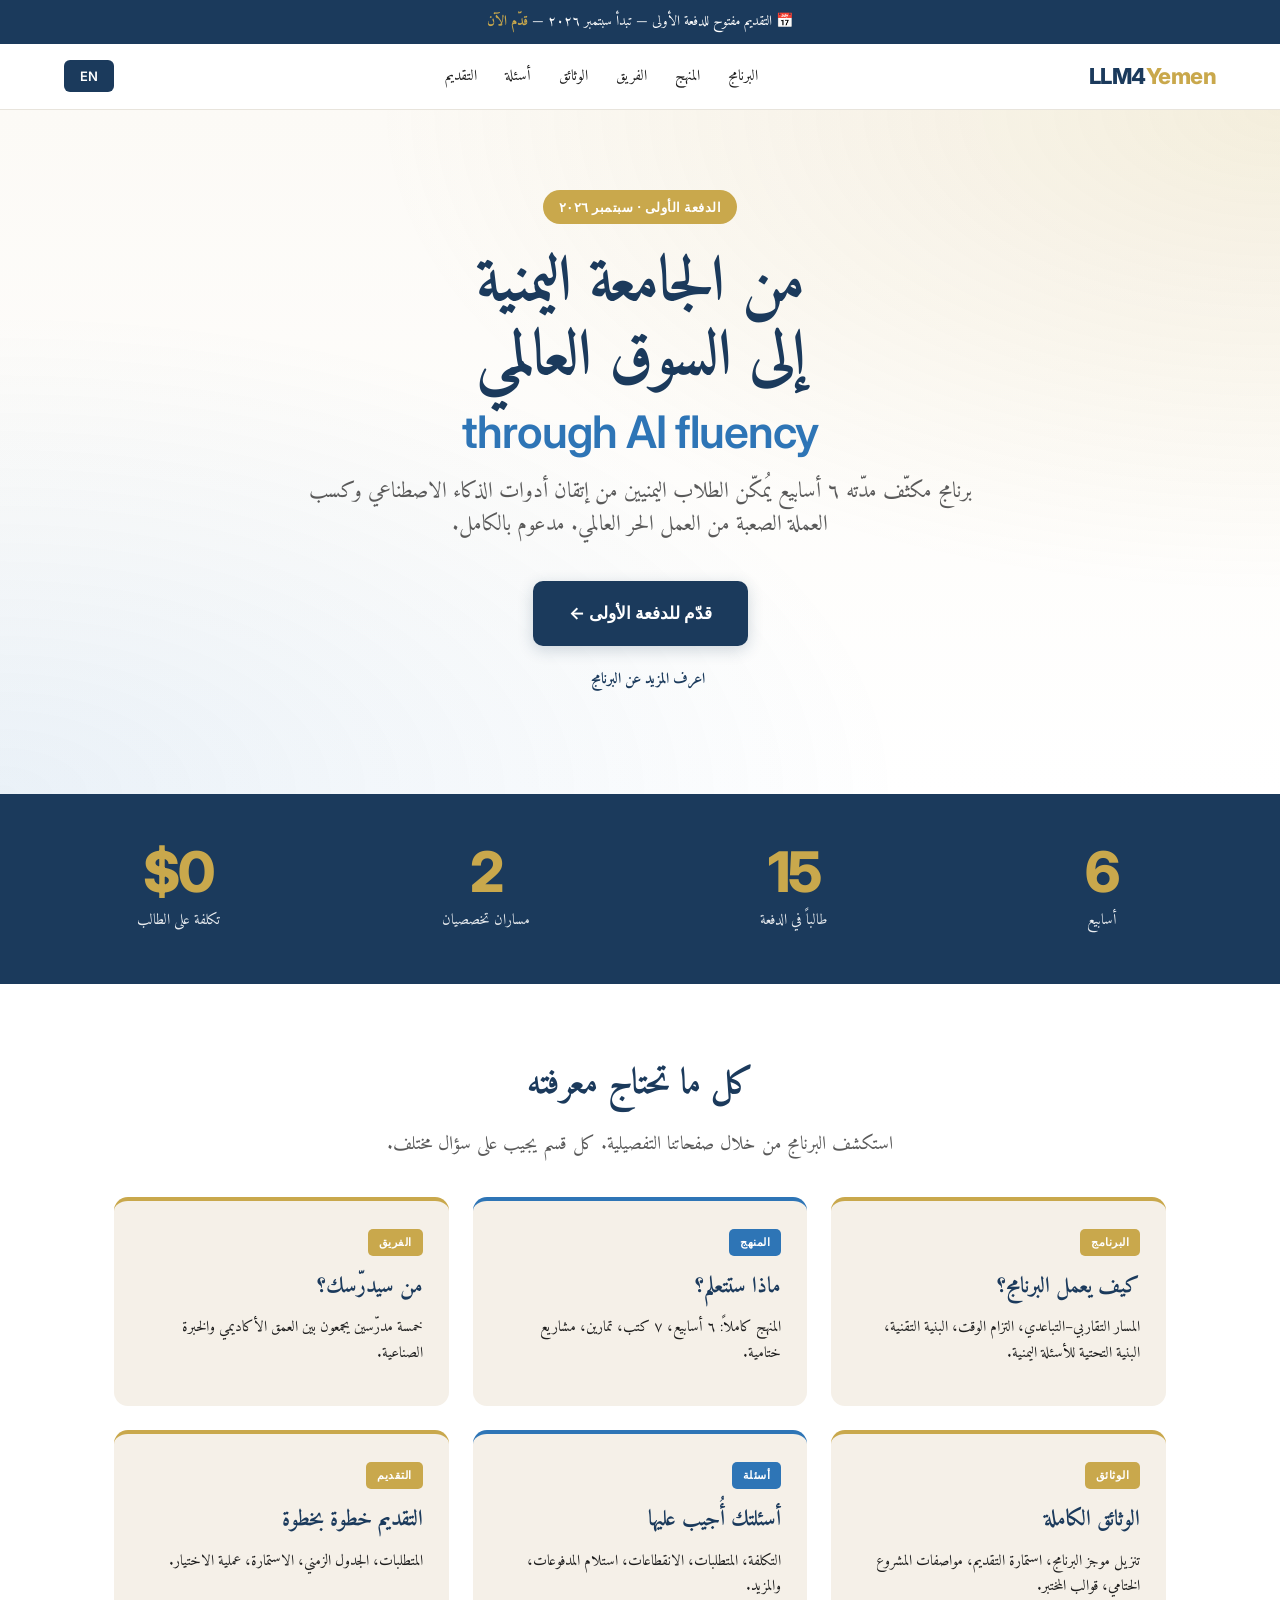
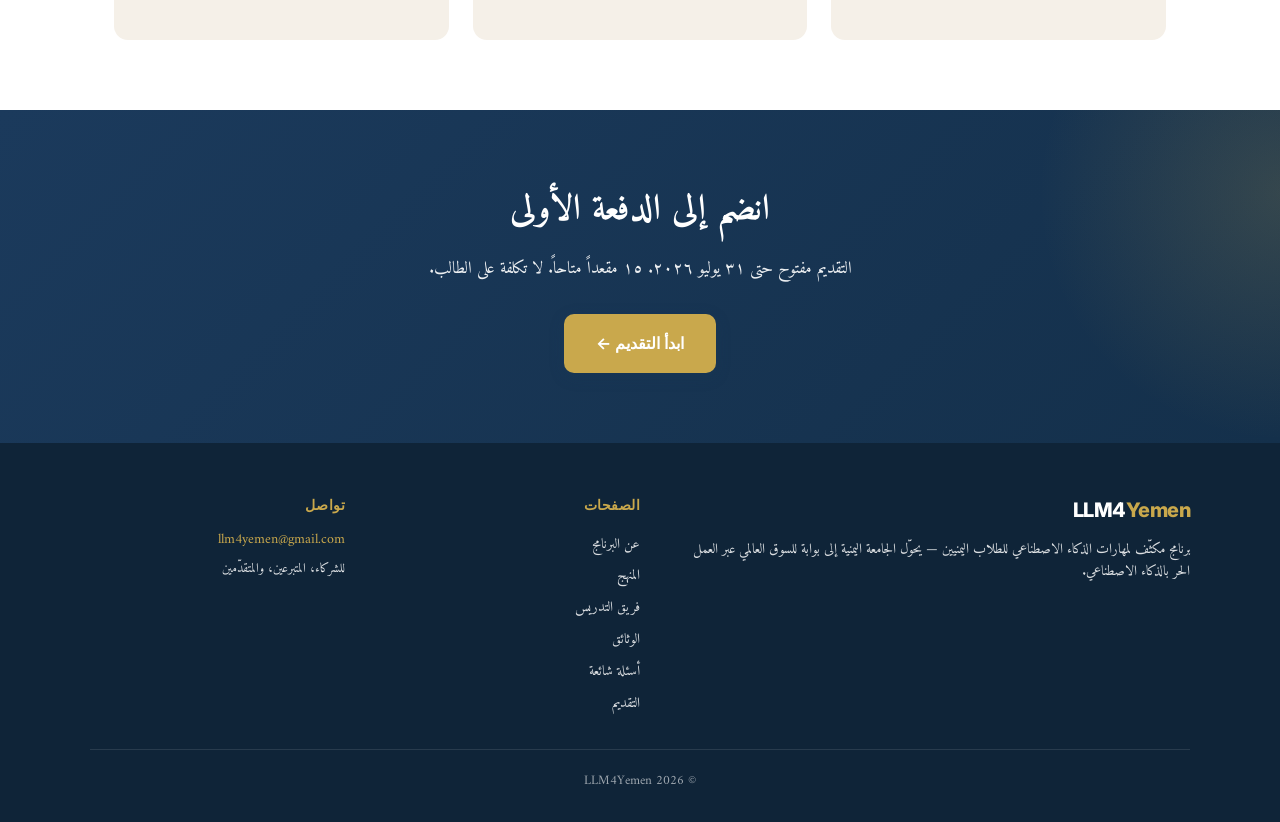
==== index.html @ c8103878 "Add Dr. Yousif Alyousifi to teaching team + assign instructors to all weeks/books" ====
<!DOCTYPE html>
<html lang="ar" dir="rtl">
<head>
<meta charset="UTF-8">
<meta name="viewport" content="width=device-width, initial-scale=1.0">
<title>Home · LLM4Yemen</title>
<meta name="description" content="LLM4Yemen — A 6-week intensive AI skills program for Yemeni undergraduates. Cohort 1 starts September 2026.">
<meta property="og:title" content="LLM4Yemen — From Yemen's universities to the global market">
<meta property="og:description" content="LLM4Yemen — A 6-week intensive AI skills program for Yemeni undergraduates. Cohort 1 starts September 2026.">
<meta property="og:type" content="website">
<link rel="preconnect" href="https://fonts.googleapis.com">
<link rel="preconnect" href="https://fonts.gstatic.com" crossorigin>
<link href="https://fonts.googleapis.com/css2?family=Amiri:wght@400;700&family=Inter:wght@400;500;600;700;800&display=swap" rel="stylesheet">
<link rel="stylesheet" href="style.css">
</head>
<body data-lang="ar" dir="rtl">

<div class="topbar">
  <span data-ar>📅 التقديم مفتوح للدفعة الأولى — تبدأ سبتمبر ٢٠٢٦ — <a href="apply.html">قدّم الآن</a></span>
  <span data-en>📅 Cohort 1 applications open — starts September 2026 — <a href="apply.html">Apply now</a></span>
</div>

<nav class="nav">
  <div class="nav-inner">
    <a href="index.html" class="logo">LLM4<span>Yemen</span></a>
    <div class="nav-links">
      <a href="program.html" data-ar>البرنامج</a><a href="program.html" data-en>Program</a>
      <a href="curriculum.html" data-ar>المنهج</a><a href="curriculum.html" data-en>Curriculum</a>
      <a href="team.html" data-ar>الفريق</a><a href="team.html" data-en>Team</a>
      <a href="documents.html" data-ar>الوثائق</a><a href="documents.html" data-en>Documents</a>
      <a href="faq.html" data-ar>أسئلة</a><a href="faq.html" data-en>FAQ</a>
      <a href="apply.html" data-ar>التقديم</a><a href="apply.html" data-en>Apply</a>
    </div>
    <button class="lang-toggle" onclick="toggleLang()">
      <span data-ar>EN</span><span data-en>عربي</span>
    </button>
  </div>
</nav>

<section class="hero" style="background: radial-gradient(ellipse at top right, rgba(201,168,76,0.15), transparent 50%), radial-gradient(ellipse at bottom left, rgba(46,117,182,0.10), transparent 50%), linear-gradient(180deg, #fcfaf6 0%, #ffffff 100%); padding: 80px 24px 100px; text-align: center;">
  <div style="max-width: 900px; margin: 0 auto;">
    <div style="display: inline-block; background: var(--gold); color: white; padding: 6px 16px; border-radius: 999px; font-family: 'Inter', sans-serif; font-size: 13px; font-weight: 700; letter-spacing: 0.5px; text-transform: uppercase; margin-bottom: 24px;">
      <span data-ar>الدفعة الأولى · سبتمبر ٢٠٢٦</span>
      <span data-en>Cohort 1 · September 2026</span>
    </div>
    <h1 style="font-size: clamp(36px, 6vw, 64px); font-weight: 700; color: var(--navy); line-height: 1.15; margin-bottom: 16px; letter-spacing: -1px;">
      <span data-ar>من الجامعة اليمنية<br>إلى السوق العالمي</span>
      <span data-en>From Yemen's universities<br>to the global market</span>
      <span class="latin" style="display: block; font-size: 0.7em; color: var(--blue); margin-top: 12px; font-weight: 600;">through AI fluency</span>
    </h1>
    <p style="font-size: clamp(18px, 2.5vw, 22px); color: var(--muted); max-width: 700px; margin: 0 auto 40px; line-height: 1.5;">
      <span data-ar>برنامج مكثّف مدّته ٦ أسابيع يُمكّن الطلاب اليمنيين من إتقان أدوات الذكاء الاصطناعي وكسب العملة الصعبة من العمل الحر العالمي. مدعوم بالكامل.</span>
      <span data-en>A 6-week intensive that equips Yemeni undergraduates with the AI skills to earn hard currency from global remote work. Fully funded.</span>
    </p>
    <a href="apply.html" class="btn large">
      <span data-ar>قدّم للدفعة الأولى ←</span>
      <span data-en>Apply for Cohort 1 →</span>
    </a>
    <div style="margin-top: 20px;">
      <a href="program.html" style="display: inline-block; margin-inline-end: 16px; color: var(--navy); text-decoration: none; font-size: 15px; font-weight: 600; border-bottom: 2px solid transparent;">
        <span data-ar>اعرف المزيد عن البرنامج</span>
        <span data-en>Learn about the program</span>
      </a>
    </div>
  </div>
</section>

<section class="stats">
  <div class="stats-grid">
    <div>
      <div class="stat-num">6</div>
      <div class="stat-label" data-ar>أسابيع</div>
      <div class="stat-label" data-en>weeks</div>
    </div>
    <div>
      <div class="stat-num">15</div>
      <div class="stat-label" data-ar>طالباً في الدفعة</div>
      <div class="stat-label" data-en>students per cohort</div>
    </div>
    <div>
      <div class="stat-num">2</div>
      <div class="stat-label" data-ar>مساران تخصصيان</div>
      <div class="stat-label" data-en>specialized tracks</div>
    </div>
    <div>
      <div class="stat-num">$0</div>
      <div class="stat-label" data-ar>تكلفة على الطالب</div>
      <div class="stat-label" data-en>cost to students</div>
    </div>
  </div>
</section>

<section class="content">
  <h2 class="section-title center">
    <span data-ar>كل ما تحتاج معرفته</span>
    <span data-en>Everything you need to know</span>
  </h2>
  <p class="section-intro center large">
    <span data-ar>استكشف البرنامج من خلال صفحاتنا التفصيلية. كل قسم يجيب على سؤال مختلف.</span>
    <span data-en>Explore the program through our detailed pages. Each one answers a different question.</span>
  </p>

  <div class="grid-3">
    <a href="program.html" class="card no-hover" style="text-decoration: none;">
      <div class="card-tag" data-ar>البرنامج</div>
      <div class="card-tag" data-en>Program</div>
      <h3 data-ar>كيف يعمل البرنامج؟</h3>
      <h3 data-en>How does it work?</h3>
      <p data-ar>المسار التقاربي–التباعدي، التزام الوقت، البنية التقنية، البنية التحتية للأسئلة اليمنية.</p>
      <p data-en>Convergent–divergent design, time commitment, technical setup, Yemen-specific infrastructure considerations.</p>
    </a>
    <a href="curriculum.html" class="card blue no-hover" style="text-decoration: none;">
      <div class="card-tag" data-ar>المنهج</div>
      <div class="card-tag" data-en>Curriculum</div>
      <h3 data-ar>ماذا ستتعلم؟</h3>
      <h3 data-en>What will you learn?</h3>
      <p data-ar>المنهج كاملاً: ٦ أسابيع، ٧ كتب، تمارين، مشاريع ختامية.</p>
      <p data-en>The full curriculum: 6 weeks, 7 textbooks, exercises, capstone projects.</p>
    </a>
    <a href="team.html" class="card no-hover" style="text-decoration: none;">
      <div class="card-tag" data-ar>الفريق</div>
      <div class="card-tag" data-en>Team</div>
      <h3 data-ar>من سيدرّسك؟</h3>
      <h3 data-en>Who teaches?</h3>
      <p data-ar>خمسة مدرّسين يجمعون بين العمق الأكاديمي والخبرة الصناعية.</p>
      <p data-en>Five instructors combining academic depth and industry experience.</p>
    </a>
    <a href="documents.html" class="card no-hover" style="text-decoration: none;">
      <div class="card-tag" data-ar>الوثائق</div>
      <div class="card-tag" data-en>Documents</div>
      <h3 data-ar>الوثائق الكاملة</h3>
      <h3 data-en>Full documents</h3>
      <p data-ar>تنزيل موجز البرنامج، استمارة التقديم، مواصفات المشروع الختامي، قوالب المختبر.</p>
      <p data-en>Download the program brief, application form, capstone spec, and lab worksheet templates.</p>
    </a>
    <a href="faq.html" class="card blue no-hover" style="text-decoration: none;">
      <div class="card-tag" data-ar>أسئلة</div>
      <div class="card-tag" data-en>FAQ</div>
      <h3 data-ar>أسئلتك أُجيب عليها</h3>
      <h3 data-en>Your questions answered</h3>
      <p data-ar>التكلفة، المتطلبات، الانقطاعات، استلام المدفوعات، والمزيد.</p>
      <p data-en>Cost, requirements, outages, receiving payments, and more.</p>
    </a>
    <a href="apply.html" class="card no-hover" style="text-decoration: none;">
      <div class="card-tag" data-ar>التقديم</div>
      <div class="card-tag" data-en>Apply</div>
      <h3 data-ar>التقديم خطوة بخطوة</h3>
      <h3 data-en>How to apply</h3>
      <p data-ar>المتطلبات، الجدول الزمني، الاستمارة، عملية الاختيار.</p>
      <p data-en>Requirements, timeline, application form, selection process.</p>
    </a>
  </div>
</section>

<section class="cta-banner">
  <h2>
    <span data-ar>انضم إلى الدفعة الأولى</span>
    <span data-en>Join Cohort 1</span>
  </h2>
  <p>
    <span data-ar>التقديم مفتوح حتى ٣١ يوليو ٢٠٢٦. ١٥ مقعداً متاحاً. لا تكلفة على الطالب.</span>
    <span data-en>Applications open until 31 July 2026. 15 seats available. No cost to students.</span>
  </p>
  <a href="apply.html" class="btn">
    <span data-ar>ابدأ التقديم ←</span>
    <span data-en>Start your application →</span>
  </a>
</section>

<footer>
  <div class="footer-inner">
    <div>
      <div class="logo">LLM4<span>Yemen</span></div>
      <p data-ar>برنامج مكثّف لمهارات الذكاء الاصطناعي للطلاب اليمنيين — يحوّل الجامعة اليمنية إلى بوابة للسوق العالمي عبر العمل الحر بالذكاء الاصطناعي.</p>
      <p data-en>An intensive AI skills program for Yemeni undergraduates — turning Yemen's universities into a gateway to the global market through AI-powered freelance work.</p>
    </div>
    <div>
      <h5 data-ar>الصفحات</h5>
      <h5 data-en>Pages</h5>
      <ul>
        <li><a href="program.html" data-ar>عن البرنامج</a><a href="program.html" data-en>About the Program</a></li>
        <li><a href="curriculum.html" data-ar>المنهج</a><a href="curriculum.html" data-en>Curriculum</a></li>
        <li><a href="team.html" data-ar>فريق التدريس</a><a href="team.html" data-en>Teaching Team</a></li>
        <li><a href="documents.html" data-ar>الوثائق</a><a href="documents.html" data-en>Documents</a></li>
        <li><a href="faq.html" data-ar>أسئلة شائعة</a><a href="faq.html" data-en>FAQ</a></li>
        <li><a href="apply.html" data-ar>التقديم</a><a href="apply.html" data-en>Apply</a></li>
      </ul>
    </div>
    <div>
      <h5 data-ar>تواصل</h5>
      <h5 data-en>Contact</h5>
      <p>
        <a href="mailto:llm4yemen@gmail.com">llm4yemen@gmail.com</a>
      </p>
      <p data-ar style="font-size: 13px; margin-top: 8px;">للشركاء، المتبرعين، والمتقدّمين</p>
      <p data-en style="font-size: 13px; margin-top: 8px;">For partners, donors, and applicants</p>
    </div>
  </div>
  <div class="footer-bottom">
    © 2026 LLM4Yemen
  </div>
</footer>

<script src="site.js"></script>
</body>
</html>
---- style.css ----
/* ============================================================
   LLM4Yemen — Shared Design System
   ============================================================ */

:root {
  --gold: #C9A84C;
  --gold-soft: #d6b969;
  --navy: #1B3A5C;
  --navy-2: #14304b;
  --navy-3: #0f2438;
  --blue: #2E75B6;
  --text: #1C1C1C;
  --muted: #5a5a5a;
  --light: #F5F0E8;
  --bg-soft: #fcfaf6;
  --bg: #ffffff;
  --line: #e8e4dc;
  --shadow-sm: 0 2px 8px rgba(0,0,0,0.04);
  --shadow-md: 0 6px 20px rgba(0,0,0,0.08);
  --shadow-lg: 0 12px 40px rgba(0,0,0,0.12);
}

* { box-sizing: border-box; margin: 0; padding: 0; }
html { scroll-behavior: smooth; }
body {
  font-family: 'Amiri', 'Inter', Georgia, serif;
  background: var(--bg);
  color: var(--text);
  line-height: 1.7;
  overflow-x: hidden;
}
.latin { font-family: 'Inter', sans-serif; direction: ltr; }

img { max-width: 100%; height: auto; display: block; }
a { color: var(--blue); }

/* ============================================================
   TOPBAR + NAV
   ============================================================ */
.topbar {
  background: var(--navy);
  color: white;
  padding: 10px 0;
  font-size: 14px;
  text-align: center;
}
.topbar a { color: var(--gold); text-decoration: none; font-weight: 600; }
.topbar a:hover { text-decoration: underline; }

.nav {
  position: sticky;
  top: 0;
  background: rgba(255,255,255,0.97);
  backdrop-filter: blur(10px);
  border-bottom: 1px solid var(--line);
  z-index: 100;
  padding: 14px 0;
}
.nav-inner {
  max-width: 1200px;
  margin: 0 auto;
  padding: 0 24px;
  display: flex;
  align-items: center;
  justify-content: space-between;
  gap: 20px;
}
.logo {
  font-family: 'Inter', sans-serif;
  font-weight: 800;
  font-size: 22px;
  color: var(--navy);
  text-decoration: none;
  letter-spacing: -0.5px;
  flex-shrink: 0;
}
.logo span { color: var(--gold); }
.nav-links { display: flex; gap: 28px; align-items: center; }
.nav-links a {
  color: var(--text);
  text-decoration: none;
  font-size: 15px;
  font-weight: 500;
  transition: color 0.15s;
}
.nav-links a:hover { color: var(--gold); }
.nav-links a.active { color: var(--gold); font-weight: 700; }
.lang-toggle {
  background: var(--navy);
  color: white;
  border: none;
  padding: 8px 16px;
  border-radius: 6px;
  font-family: 'Inter', sans-serif;
  font-size: 13px;
  font-weight: 600;
  cursor: pointer;
  transition: background 0.15s;
}
.lang-toggle:hover { background: var(--gold); }

@media (max-width: 880px) {
  .nav-links { display: none; }
  .nav-mobile-toggle { display: block; }
}

/* ============================================================
   PAGE HEADER (used on inner pages)
   ============================================================ */
.page-header {
  background:
    radial-gradient(ellipse at top right, rgba(201,168,76,0.12), transparent 50%),
    radial-gradient(ellipse at bottom left, rgba(46,117,182,0.08), transparent 50%),
    linear-gradient(180deg, #fcfaf6 0%, #ffffff 100%);
  padding: 60px 24px 50px;
  text-align: center;
  border-bottom: 1px solid var(--line);
}
.page-header-inner { max-width: 800px; margin: 0 auto; }
.page-eyebrow {
  display: inline-block;
  color: var(--gold);
  font-family: 'Inter', sans-serif;
  font-size: 13px;
  font-weight: 700;
  letter-spacing: 1px;
  text-transform: uppercase;
  margin-bottom: 12px;
}
.page-header h1 {
  font-size: clamp(32px, 5vw, 48px);
  font-weight: 700;
  color: var(--navy);
  line-height: 1.2;
  margin-bottom: 12px;
  letter-spacing: -0.5px;
}
.page-header h1 .latin {
  display: block;
  font-size: 0.55em;
  color: var(--blue);
  margin-top: 8px;
  font-weight: 600;
}
.page-header-tagline {
  font-size: 17px;
  color: var(--muted);
  max-width: 640px;
  margin: 0 auto;
}

/* ============================================================
   CONTENT
   ============================================================ */
section.content {
  max-width: 1100px;
  margin: 0 auto;
  padding: 70px 24px;
}
section.content.narrow { max-width: 850px; }
section.content.tight { padding: 50px 24px; }

.section-title {
  font-size: clamp(26px, 3.5vw, 36px);
  font-weight: 700;
  color: var(--navy);
  margin-bottom: 14px;
  letter-spacing: -0.5px;
}
.section-title.center { text-align: center; }
.section-title .latin {
  display: block;
  font-size: 0.55em;
  color: var(--blue);
  font-weight: 600;
  margin-top: 6px;
}
.section-intro {
  font-size: 17px;
  color: var(--muted);
  line-height: 1.7;
  margin-bottom: 36px;
}
.section-intro.center { text-align: center; max-width: 700px; margin-left: auto; margin-right: auto; }
.section-intro.large { font-size: 19px; }

h2.subhead {
  font-size: 22px;
  color: var(--navy);
  font-weight: 700;
  margin: 36px 0 14px;
}
h3.subhead {
  font-size: 18px;
  color: var(--blue);
  font-weight: 700;
  margin: 24px 0 10px;
}
p.body { margin-bottom: 16px; font-size: 16px; line-height: 1.75; }
p.body.large { font-size: 17px; }
ul.body { margin: 16px 0 16px 24px; }
ul.body li { padding: 4px 0; line-height: 1.7; }
body[dir="rtl"] ul.body { margin: 16px 24px 16px 0; }

/* ============================================================
   STATS BLOCK
   ============================================================ */
.stats {
  background: var(--navy);
  padding: 50px 24px;
  color: white;
}
.stats-grid {
  max-width: 1200px;
  margin: 0 auto;
  display: grid;
  grid-template-columns: repeat(4, 1fr);
  gap: 32px;
  text-align: center;
}
@media (max-width: 768px) {
  .stats-grid { grid-template-columns: repeat(2, 1fr); gap: 32px; }
}
.stat-num {
  font-family: 'Inter', sans-serif;
  font-size: 56px;
  font-weight: 800;
  color: var(--gold);
  line-height: 1;
  margin-bottom: 8px;
  letter-spacing: -1.5px;
}
.stat-label { font-size: 15px; opacity: 0.9; }

/* ============================================================
   CARD GRIDS
   ============================================================ */
.grid-2 { display: grid; grid-template-columns: repeat(2, 1fr); gap: 24px; }
.grid-3 { display: grid; grid-template-columns: repeat(3, 1fr); gap: 24px; }
@media (max-width: 768px) {
  .grid-2, .grid-3 { grid-template-columns: 1fr; }
}

.card {
  background: var(--light);
  border-radius: 14px;
  padding: 28px 26px;
  border-top: 4px solid var(--gold);
  transition: transform 0.2s, box-shadow 0.2s;
}
.card:hover { transform: translateY(-3px); box-shadow: var(--shadow-md); }
.card.blue { border-top-color: var(--blue); }
.card.no-hover:hover { transform: none; box-shadow: none; }
.card h3 { font-size: 22px; color: var(--navy); margin-bottom: 10px; font-weight: 700; }
.card p { font-size: 15px; color: var(--text); margin-bottom: 12px; line-height: 1.7; }
.card ul { list-style: none; padding: 0; margin: 12px 0 0; }
.card li { padding: 6px 0; padding-inline-start: 22px; position: relative; font-size: 14px; line-height: 1.6; }
.card li::before { content: "✓"; color: var(--gold); font-weight: 700; position: absolute; inset-inline-start: 0; }
.card.blue li::before { color: var(--blue); }
.card-tag {
  display: inline-block;
  background: var(--gold);
  color: white;
  padding: 4px 11px;
  border-radius: 5px;
  font-family: 'Inter', sans-serif;
  font-size: 11px;
  font-weight: 700;
  letter-spacing: 0.5px;
  margin-bottom: 12px;
  text-transform: uppercase;
}
.card.blue .card-tag { background: var(--blue); }

/* ============================================================
   PERSON CARD (TEAM)
   ============================================================ */
.person {
  background: var(--light);
  border-radius: 12px;
  padding: 26px;
  border-inline-start: 4px solid var(--gold);
  transition: transform 0.15s, box-shadow 0.2s;
}
.person:hover { transform: translateY(-2px); box-shadow: var(--shadow-md); }
.person h4 { font-size: 19px; color: var(--navy); margin-bottom: 4px; font-weight: 700; }
.person h4 + h4 { font-size: 17px; opacity: 0.85; margin-bottom: 0; }
.person .role {
  font-family: 'Inter', sans-serif;
  color: var(--gold);
  font-size: 12px;
  font-weight: 700;
  text-transform: uppercase;
  letter-spacing: 0.5px;
  margin: 10px 0 14px;
}
.person p { font-size: 14px; color: var(--text); line-height: 1.7; margin-bottom: 10px; }
.person p:last-child { margin-bottom: 0; }

/* ============================================================
   WEEK CARDS (CURRICULUM)
   ============================================================ */
.week-grid { display: grid; grid-template-columns: 1fr; gap: 14px; }
.week {
  background: white;
  border-radius: 12px;
  padding: 22px 26px;
  display: grid;
  grid-template-columns: 60px 1fr 130px;
  gap: 22px;
  align-items: center;
  border-inline-start: 5px solid var(--gold);
  border: 1px solid var(--line);
  border-inline-start-width: 5px;
  transition: transform 0.15s, box-shadow 0.2s;
}
.week:hover { transform: translateY(-2px); box-shadow: var(--shadow-md); }
.week.split { border-inline-start-color: var(--blue); }
@media (max-width: 768px) {
  .week { grid-template-columns: 1fr; gap: 10px; }
}
.week-num {
  font-family: 'Inter', sans-serif;
  font-size: 40px;
  font-weight: 800;
  color: var(--gold);
  line-height: 1;
  text-align: center;
}
.week.split .week-num { color: var(--blue); }
.week-content h4 { font-size: 17px; color: var(--navy); margin-bottom: 4px; font-weight: 700; }
.week-content p { font-size: 14px; color: var(--muted); margin: 0; }
.week-tag {
  background: var(--navy);
  color: white;
  padding: 5px 10px;
  border-radius: 5px;
  font-family: 'Inter', sans-serif;
  font-size: 11px;
  font-weight: 700;
  text-align: center;
  text-transform: uppercase;
  letter-spacing: 0.5px;
}
.week.split .week-tag { background: var(--blue); }
.week-tag.shared { background: var(--gold); }

/* ============================================================
   DOCUMENT CARDS (DOWNLOAD CENTER)
   ============================================================ */
.doc-card {
  background: white;
  border: 1px solid var(--line);
  border-radius: 12px;
  padding: 26px;
  margin-bottom: 18px;
  display: grid;
  grid-template-columns: 60px 1fr auto;
  gap: 22px;
  align-items: center;
  transition: border-color 0.15s, box-shadow 0.2s;
}
.doc-card:hover { border-color: var(--gold); box-shadow: var(--shadow-sm); }
.doc-icon {
  width: 60px;
  height: 60px;
  background: var(--light);
  border-radius: 10px;
  display: flex;
  align-items: center;
  justify-content: center;
  font-size: 28px;
}
.doc-info h4 { font-size: 18px; color: var(--navy); margin-bottom: 5px; font-weight: 700; }
.doc-info p { font-size: 14px; color: var(--muted); margin: 0; }
.doc-info .doc-meta {
  font-family: 'Inter', sans-serif;
  font-size: 12px;
  color: var(--gold);
  font-weight: 600;
  text-transform: uppercase;
  letter-spacing: 0.5px;
  margin-top: 6px;
}
.doc-actions { display: flex; gap: 8px; flex-wrap: wrap; }
.doc-btn {
  background: var(--navy);
  color: white;
  padding: 9px 16px;
  border-radius: 6px;
  text-decoration: none;
  font-family: 'Inter', sans-serif;
  font-size: 13px;
  font-weight: 600;
  white-space: nowrap;
  transition: background 0.15s, transform 0.1s;
}
.doc-btn:hover { background: var(--gold); transform: translateY(-1px); }
.doc-btn.secondary { background: white; color: var(--navy); border: 1px solid var(--line); }
.doc-btn.secondary:hover { background: var(--light); border-color: var(--gold); color: var(--navy); }
@media (max-width: 768px) {
  .doc-card { grid-template-columns: 1fr; text-align: center; }
  .doc-icon { margin: 0 auto; }
  .doc-actions { justify-content: center; }
}

/* ============================================================
   BUTTONS / CTAs
   ============================================================ */
.btn {
  display: inline-flex;
  align-items: center;
  gap: 10px;
  background: var(--navy);
  color: white;
  padding: 16px 32px;
  border-radius: 10px;
  font-family: 'Inter', sans-serif;
  font-size: 16px;
  font-weight: 700;
  text-decoration: none;
  transition: transform 0.15s, box-shadow 0.2s, background 0.15s;
  box-shadow: 0 4px 16px rgba(27,58,92,0.2);
  border: none;
  cursor: pointer;
}
.btn:hover {
  background: var(--gold);
  transform: translateY(-2px);
  box-shadow: 0 8px 24px rgba(201,168,76,0.3);
}
.btn.gold { background: var(--gold); }
.btn.gold:hover { background: white; color: var(--navy); }
.btn.large { font-size: 17px; padding: 18px 36px; }
.btn.outline {
  background: transparent;
  color: var(--navy);
  border: 2px solid var(--navy);
  box-shadow: none;
}
.btn.outline:hover { background: var(--navy); color: white; }

/* ============================================================
   CTA BANNER
   ============================================================ */
.cta-banner {
  background: linear-gradient(135deg, var(--navy) 0%, var(--navy-2) 100%);
  color: white;
  padding: 70px 24px;
  text-align: center;
  position: relative;
  overflow: hidden;
}
.cta-banner::before {
  content: "";
  position: absolute;
  top: -50%; right: -20%;
  width: 500px; height: 500px;
  background: radial-gradient(circle, rgba(201,168,76,0.18), transparent 70%);
  pointer-events: none;
}
.cta-banner h2 {
  font-size: clamp(26px, 3.5vw, 36px);
  margin-bottom: 14px;
  color: white;
  font-weight: 700;
  position: relative;
}
.cta-banner p {
  font-size: 17px;
  opacity: 0.92;
  margin-bottom: 30px;
  max-width: 600px;
  margin-inline-start: auto;
  margin-inline-end: auto;
  position: relative;
}
.cta-banner .btn { background: var(--gold); position: relative; }
.cta-banner .btn:hover { background: white; color: var(--navy); }

/* ============================================================
   FAQ DETAILS
   ============================================================ */
details {
  background: var(--light);
  border-radius: 10px;
  margin-bottom: 12px;
  transition: background 0.2s;
}
details[open] { background: var(--bg-soft); box-shadow: var(--shadow-sm); }
summary {
  padding: 18px 22px;
  cursor: pointer;
  font-size: 16px;
  font-weight: 600;
  color: var(--navy);
  list-style: none;
  display: flex;
  justify-content: space-between;
  align-items: center;
  gap: 16px;
}
summary::-webkit-details-marker { display: none; }
summary::after {
  content: "+";
  font-size: 22px;
  color: var(--gold);
  font-weight: 300;
  transition: transform 0.2s;
  flex-shrink: 0;
}
details[open] summary::after { content: "−"; }
details p { padding: 0 22px 22px; font-size: 15px; line-height: 1.75; }

/* ============================================================
   FOOTER
   ============================================================ */
footer {
  background: var(--navy-3);
  color: rgba(255,255,255,0.85);
  padding: 50px 24px 30px;
  font-size: 14px;
}
.footer-inner {
  max-width: 1100px;
  margin: 0 auto;
  display: grid;
  grid-template-columns: 2fr 1fr 1fr;
  gap: 40px;
}
@media (max-width: 768px) {
  .footer-inner { grid-template-columns: 1fr; gap: 30px; text-align: center; }
}
footer .logo { color: white; font-size: 20px; }
footer .logo span { color: var(--gold); }
footer h5 {
  color: var(--gold);
  font-size: 14px;
  font-weight: 700;
  text-transform: uppercase;
  letter-spacing: 0.5px;
  margin-bottom: 12px;
  font-family: 'Inter', sans-serif;
}
footer p { margin-top: 12px; line-height: 1.6; }
footer a { color: var(--gold); text-decoration: none; }
footer a:hover { text-decoration: underline; }
footer ul { list-style: none; padding: 0; }
footer ul li { padding: 4px 0; }
footer ul li a { color: rgba(255,255,255,0.85); }
.footer-bottom {
  max-width: 1100px;
  margin: 30px auto 0;
  padding-top: 20px;
  border-top: 1px solid rgba(255,255,255,0.15);
  text-align: center;
  font-size: 13px;
  opacity: 0.7;
}

/* ============================================================
   LANGUAGE SWITCHING
   ============================================================ */
body[data-lang="en"] [data-ar] { display: none; }
body[data-lang="ar"] [data-en] { display: none; }
body[data-lang="en"] { direction: ltr; font-family: 'Inter', sans-serif; }
body[data-lang="en"] .latin { direction: ltr; }
body { transition: opacity 0.15s; }
body.switching { opacity: 0.5; }

/* ============================================================
   UTILITY
   ============================================================ */
.divider {
  width: 60px;
  height: 3px;
  background: var(--gold);
  margin: 0 auto 24px;
  border-radius: 2px;
}
.center { text-align: center; }
.spacer-sm { height: 20px; }
.spacer { height: 40px; }
.spacer-lg { height: 80px; }
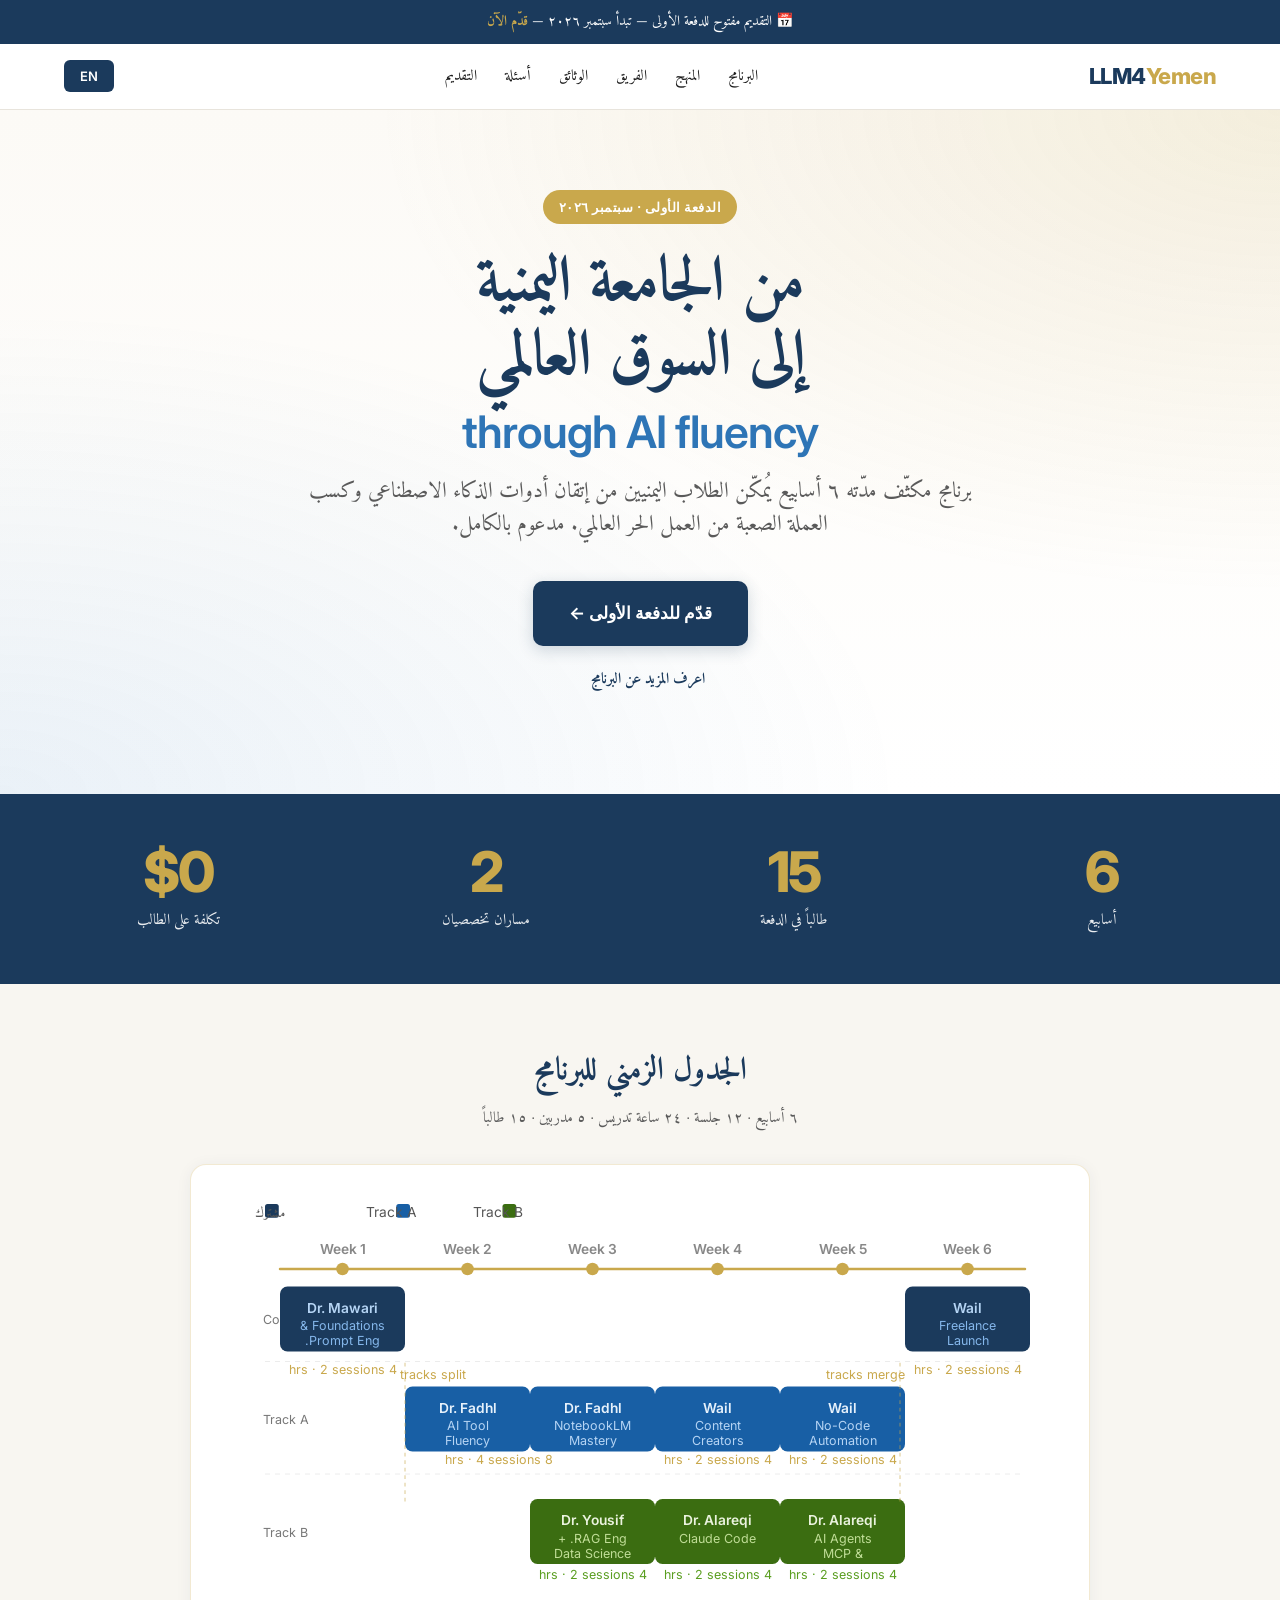
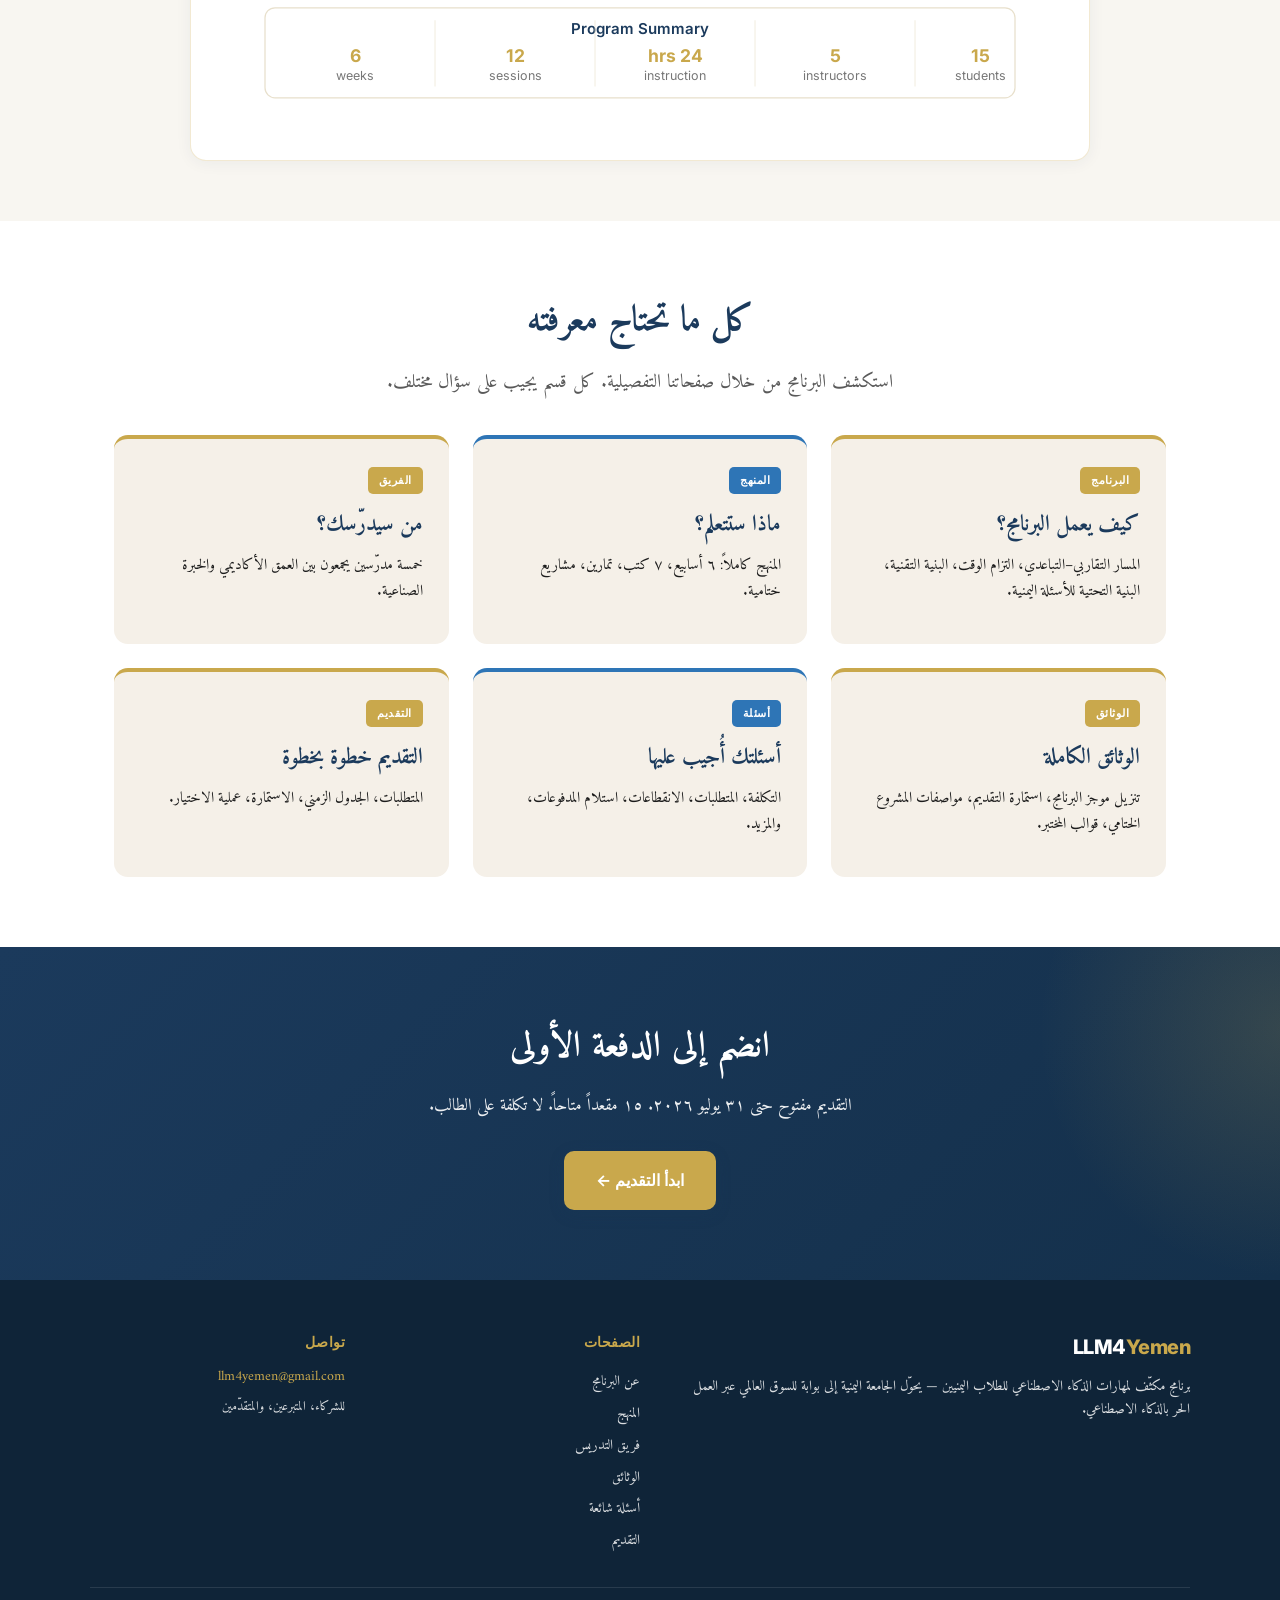
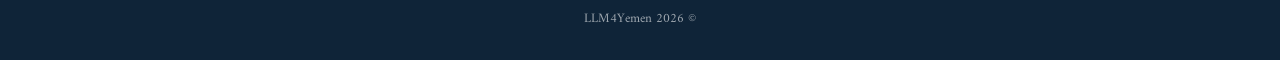
==== commit 515726cc: "Add program timeline" ====
--- a/index.html
+++ b/index.html
@@ -90,6 +90,153 @@
   </div>
 </section>
 
+<!-- Program Timeline Section -->
+<section style="padding: 60px 24px; background: #f8f6f1; text-align: center;">
+  <div style="max-width: 900px; margin: 0 auto;">
+
+    <h2 style="font-size: clamp(22px, 3.5vw, 32px); font-weight: 700; color: var(--navy); margin-bottom: 8px;">
+      <span data-ar>الجدول الزمني للبرنامج</span>
+      <span data-en>Program Timeline</span>
+    </h2>
+    <p style="color: var(--muted); font-size: 15px; margin-bottom: 32px;">
+      <span data-ar>٦ أسابيع · ١٢ جلسة · ٢٤ ساعة تدريس · ٥ مدربين · ١٥ طالباً</span>
+      <span data-en>6 weeks · 12 sessions · 24 teaching hours · 5 instructors · 15 students</span>
+    </p>
+
+    <div style="background: #ffffff; border-radius: 16px; border: 1px solid rgba(201,168,76,0.25); padding: 24px; box-shadow: 0 2px 16px rgba(27,58,92,0.06);">
+      <svg width="100%" viewBox="0 0 680 430" xmlns="http://www.w3.org/2000/svg" font-family="'Inter', 'Amiri', sans-serif" role="img" aria-label="LLM4Yemen 6-week program timeline">
+        <title>LLM4Yemen Program Timeline</title>
+
+        <!-- Legend -->
+        <rect x="40" y="12" width="11" height="11" rx="2" fill="#1B3A5C"/>
+        <text x="56" y="22" font-size="11" fill="#555">
+          <tspan data-ar>مشترك</tspan>
+          <tspan data-en>Combined</tspan>
+        </text>
+        <rect x="145" y="12" width="11" height="11" rx="2" fill="#185FA5"/>
+        <text x="161" y="22" font-size="11" fill="#555">Track A</text>
+        <rect x="230" y="12" width="11" height="11" rx="2" fill="#3B6D11"/>
+        <text x="246" y="22" font-size="11" fill="#555">Track B</text>
+
+        <!-- Week headers -->
+        <text x="102" y="52" text-anchor="middle" font-size="11" font-weight="600" fill="#888">Week 1</text>
+        <text x="202" y="52" text-anchor="middle" font-size="11" font-weight="600" fill="#888">Week 2</text>
+        <text x="302" y="52" text-anchor="middle" font-size="11" font-weight="600" fill="#888">Week 3</text>
+        <text x="402" y="52" text-anchor="middle" font-size="11" font-weight="600" fill="#888">Week 4</text>
+        <text x="502" y="52" text-anchor="middle" font-size="11" font-weight="600" fill="#888">Week 5</text>
+        <text x="602" y="52" text-anchor="middle" font-size="11" font-weight="600" fill="#888">Week 6</text>
+
+        <!-- Spine -->
+        <line x1="52" y1="64" x2="648" y2="64" stroke="#C9A84C" stroke-width="2" stroke-linecap="round"/>
+        <circle cx="102" cy="64" r="5" fill="#C9A84C"/>
+        <circle cx="202" cy="64" r="5" fill="#C9A84C"/>
+        <circle cx="302" cy="64" r="5" fill="#C9A84C"/>
+        <circle cx="402" cy="64" r="5" fill="#C9A84C"/>
+        <circle cx="502" cy="64" r="5" fill="#C9A84C"/>
+        <circle cx="602" cy="64" r="5" fill="#C9A84C"/>
+
+        <!-- Row labels -->
+        <text x="38" y="108" text-anchor="end" font-size="10" fill="#777">Combined</text>
+        <text x="38" y="188" text-anchor="end" font-size="10" fill="#777">Track A</text>
+        <text x="38" y="278" text-anchor="end" font-size="10" fill="#777">Track B</text>
+
+        <!-- Dividers -->
+        <line x1="40" y1="138" x2="648" y2="138" stroke="#e0e0e0" stroke-width="0.5" stroke-dasharray="4 4"/>
+        <line x1="40" y1="228" x2="648" y2="228" stroke="#e0e0e0" stroke-width="0.5" stroke-dasharray="4 4"/>
+
+        <!-- WEEK 1: Combined — Dr. Mawari -->
+        <rect x="52" y="78" width="100" height="52" rx="6" fill="#1B3A5C"/>
+        <text x="102" y="99" text-anchor="middle" font-size="11" fill="#B5D4F4" font-weight="600">Dr. Mawari</text>
+        <text x="102" y="113" text-anchor="middle" font-size="10" fill="#85B7EB">Foundations &amp;</text>
+        <text x="102" y="125" text-anchor="middle" font-size="10" fill="#85B7EB">Prompt Eng.</text>
+
+        <!-- WEEK 2: Track A — Dr. Fadhl -->
+        <rect x="152" y="158" width="100" height="52" rx="6" fill="#185FA5"/>
+        <text x="202" y="179" text-anchor="middle" font-size="11" fill="#E6F1FB" font-weight="600">Dr. Fadhl</text>
+        <text x="202" y="193" text-anchor="middle" font-size="10" fill="#B5D4F4">AI Tool</text>
+        <text x="202" y="205" text-anchor="middle" font-size="10" fill="#B5D4F4">Fluency</text>
+
+        <!-- WEEK 3: Track A — Dr. Fadhl -->
+        <rect x="252" y="158" width="100" height="52" rx="6" fill="#185FA5"/>
+        <text x="302" y="179" text-anchor="middle" font-size="11" fill="#E6F1FB" font-weight="600">Dr. Fadhl</text>
+        <text x="302" y="193" text-anchor="middle" font-size="10" fill="#B5D4F4">NotebookLM</text>
+        <text x="302" y="205" text-anchor="middle" font-size="10" fill="#B5D4F4">Mastery</text>
+
+        <!-- WEEK 3: Track B — Dr. Yousif -->
+        <rect x="252" y="248" width="100" height="52" rx="6" fill="#3B6D11"/>
+        <text x="302" y="269" text-anchor="middle" font-size="11" fill="#EAF3DE" font-weight="600">Dr. Yousif</text>
+        <text x="302" y="283" text-anchor="middle" font-size="10" fill="#C0DD97">RAG Eng. +</text>
+        <text x="302" y="295" text-anchor="middle" font-size="10" fill="#C0DD97">Data Science</text>
+
+        <!-- WEEK 4: Track A — Wail -->
+        <rect x="352" y="158" width="100" height="52" rx="6" fill="#185FA5"/>
+        <text x="402" y="179" text-anchor="middle" font-size="11" fill="#E6F1FB" font-weight="600">Wail</text>
+        <text x="402" y="193" text-anchor="middle" font-size="10" fill="#B5D4F4">Content</text>
+        <text x="402" y="205" text-anchor="middle" font-size="10" fill="#B5D4F4">Creators</text>
+
+        <!-- WEEK 4: Track B — Dr. Alareqi -->
+        <rect x="352" y="248" width="100" height="52" rx="6" fill="#3B6D11"/>
+        <text x="402" y="269" text-anchor="middle" font-size="11" fill="#EAF3DE" font-weight="600">Dr. Alareqi</text>
+        <text x="402" y="283" text-anchor="middle" font-size="10" fill="#C0DD97">Claude Code</text>
+
+        <!-- WEEK 5: Track A — Wail -->
+        <rect x="452" y="158" width="100" height="52" rx="6" fill="#185FA5"/>
+        <text x="502" y="179" text-anchor="middle" font-size="11" fill="#E6F1FB" font-weight="600">Wail</text>
+        <text x="502" y="193" text-anchor="middle" font-size="10" fill="#B5D4F4">No-Code</text>
+        <text x="502" y="205" text-anchor="middle" font-size="10" fill="#B5D4F4">Automation</text>
+
+        <!-- WEEK 5: Track B — Dr. Alareqi -->
+        <rect x="452" y="248" width="100" height="52" rx="6" fill="#3B6D11"/>
+        <text x="502" y="269" text-anchor="middle" font-size="11" fill="#EAF3DE" font-weight="600">Dr. Alareqi</text>
+        <text x="502" y="283" text-anchor="middle" font-size="10" fill="#C0DD97">AI Agents</text>
+        <text x="502" y="295" text-anchor="middle" font-size="10" fill="#C0DD97">&amp; MCP</text>
+
+        <!-- WEEK 6: Combined — Wail -->
+        <rect x="552" y="78" width="100" height="52" rx="6" fill="#1B3A5C"/>
+        <text x="602" y="99" text-anchor="middle" font-size="11" fill="#B5D4F4" font-weight="600">Wail</text>
+        <text x="602" y="113" text-anchor="middle" font-size="10" fill="#85B7EB">Freelance</text>
+        <text x="602" y="125" text-anchor="middle" font-size="10" fill="#85B7EB">Launch</text>
+
+        <!-- Hours labels -->
+        <text x="102" y="148" text-anchor="middle" font-size="10" fill="#C9A84C">4 hrs · 2 sessions</text>
+        <text x="227" y="220" text-anchor="middle" font-size="10" fill="#C9A84C">8 hrs · 4 sessions</text>
+        <text x="302" y="312" text-anchor="middle" font-size="10" fill="#5a9e20">4 hrs · 2 sessions</text>
+        <text x="402" y="220" text-anchor="middle" font-size="10" fill="#C9A84C">4 hrs · 2 sessions</text>
+        <text x="402" y="312" text-anchor="middle" font-size="10" fill="#5a9e20">4 hrs · 2 sessions</text>
+        <text x="502" y="220" text-anchor="middle" font-size="10" fill="#C9A84C">4 hrs · 2 sessions</text>
+        <text x="502" y="312" text-anchor="middle" font-size="10" fill="#5a9e20">4 hrs · 2 sessions</text>
+        <text x="602" y="148" text-anchor="middle" font-size="10" fill="#C9A84C">4 hrs · 2 sessions</text>
+
+        <!-- Split / merge annotations -->
+        <line x1="152" y1="139" x2="152" y2="250" stroke="#C9A84C" stroke-width="0.5" stroke-dasharray="3 3"/>
+        <text x="148" y="152" text-anchor="end" font-size="10" fill="#C9A84C">tracks split</text>
+        <line x1="548" y1="139" x2="548" y2="250" stroke="#C9A84C" stroke-width="0.5" stroke-dasharray="3 3"/>
+        <text x="552" y="152" font-size="10" fill="#C9A84C">tracks merge</text>
+
+        <!-- Summary bar -->
+        <rect x="40" y="335" width="600" height="72" rx="8" fill="none" stroke="#e8e0cc" stroke-width="1"/>
+        <text x="340" y="356" text-anchor="middle" font-size="12" font-weight="600" fill="#1B3A5C">Program Summary</text>
+        <text x="112" y="378" text-anchor="middle" font-size="14" font-weight="700" fill="#C9A84C">6</text>
+        <text x="112" y="393" text-anchor="middle" font-size="10" fill="#777">weeks</text>
+        <text x="240" y="378" text-anchor="middle" font-size="14" font-weight="700" fill="#C9A84C">12</text>
+        <text x="240" y="393" text-anchor="middle" font-size="10" fill="#777">sessions</text>
+        <text x="368" y="378" text-anchor="middle" font-size="14" font-weight="700" fill="#C9A84C">24 hrs</text>
+        <text x="368" y="393" text-anchor="middle" font-size="10" fill="#777">instruction</text>
+        <text x="496" y="378" text-anchor="middle" font-size="14" font-weight="700" fill="#C9A84C">5</text>
+        <text x="496" y="393" text-anchor="middle" font-size="10" fill="#777">instructors</text>
+        <text x="612" y="378" text-anchor="middle" font-size="14" font-weight="700" fill="#C9A84C">15</text>
+        <text x="612" y="393" text-anchor="middle" font-size="10" fill="#777">students</text>
+        <line x1="176" y1="345" x2="176" y2="398" stroke="#e8e0cc" stroke-width="0.5"/>
+        <line x1="304" y1="345" x2="304" y2="398" stroke="#e8e0cc" stroke-width="0.5"/>
+        <line x1="432" y1="345" x2="432" y2="398" stroke="#e8e0cc" stroke-width="0.5"/>
+        <line x1="560" y1="345" x2="560" y2="398" stroke="#e8e0cc" stroke-width="0.5"/>
+      </svg>
+    </div>
+
+  </div>
+</section>
+<!-- End Program Timeline Section -->
+
 <section class="content">
   <h2 class="section-title center">
     <span data-ar>كل ما تحتاج معرفته</span>
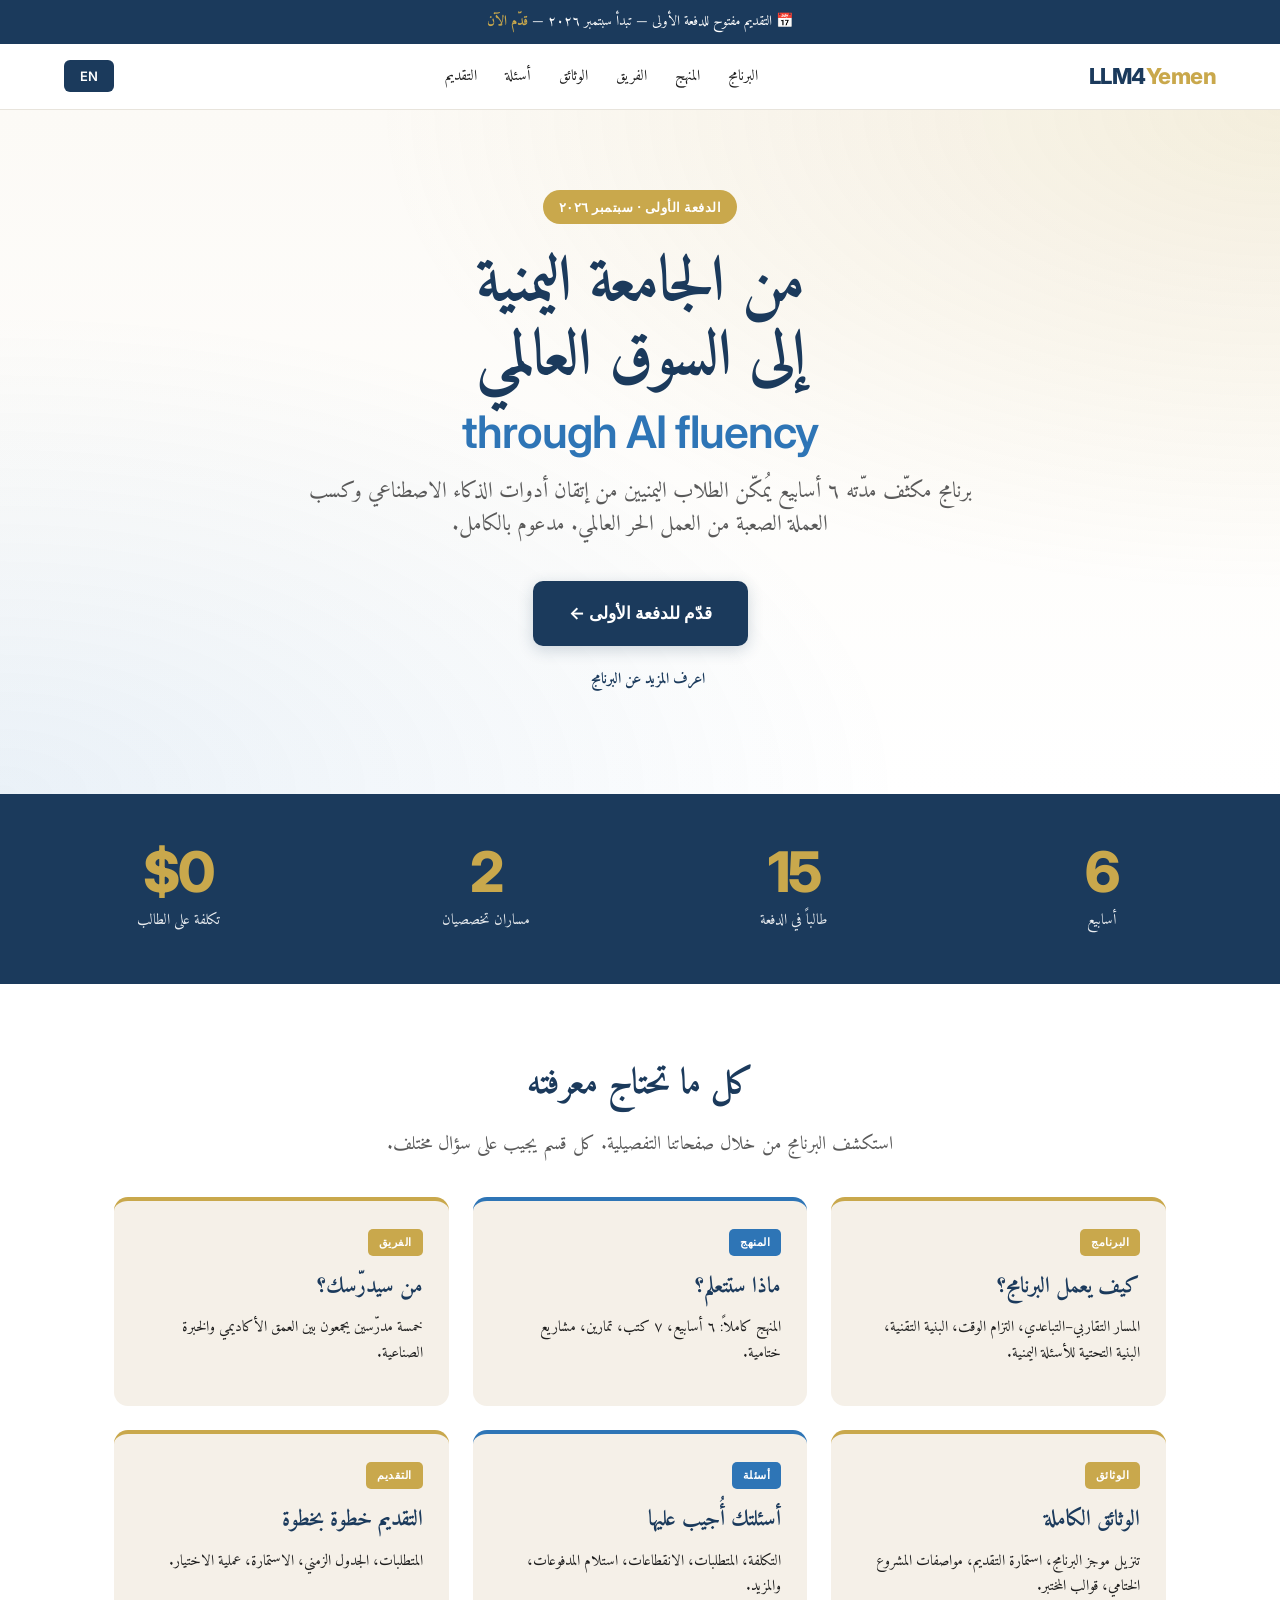
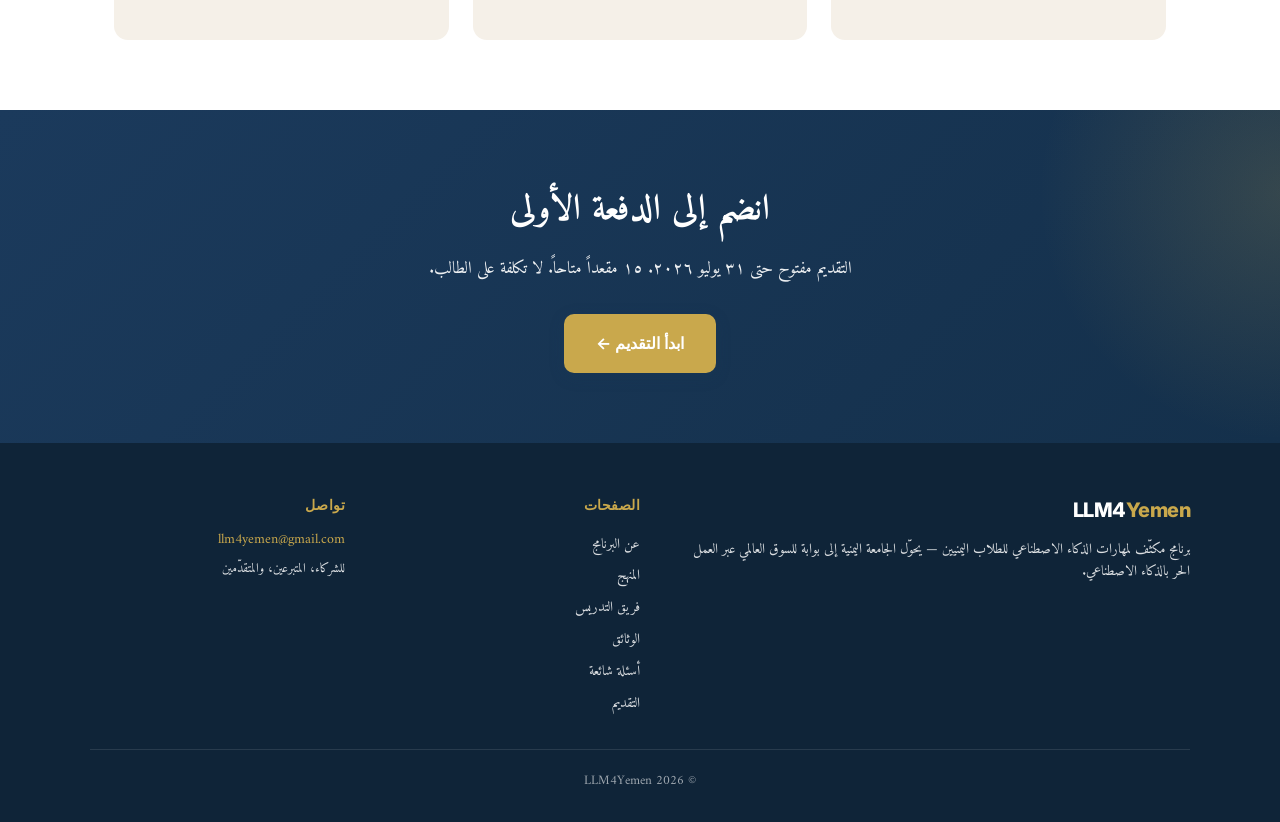
==== commit ca9ed216: "Redistribute teaching assignments: Mawari +4A, Yousif +5A, Wail Week 6 only" ====
--- a/index.html
+++ b/index.html
@@ -90,153 +90,6 @@
   </div>
 </section>
 
-<!-- Program Timeline Section -->
-<section style="padding: 60px 24px; background: #f8f6f1; text-align: center;">
-  <div style="max-width: 900px; margin: 0 auto;">
-
-    <h2 style="font-size: clamp(22px, 3.5vw, 32px); font-weight: 700; color: var(--navy); margin-bottom: 8px;">
-      <span data-ar>الجدول الزمني للبرنامج</span>
-      <span data-en>Program Timeline</span>
-    </h2>
-    <p style="color: var(--muted); font-size: 15px; margin-bottom: 32px;">
-      <span data-ar>٦ أسابيع · ١٢ جلسة · ٢٤ ساعة تدريس · ٥ مدربين · ١٥ طالباً</span>
-      <span data-en>6 weeks · 12 sessions · 24 teaching hours · 5 instructors · 15 students</span>
-    </p>
-
-    <div style="background: #ffffff; border-radius: 16px; border: 1px solid rgba(201,168,76,0.25); padding: 24px; box-shadow: 0 2px 16px rgba(27,58,92,0.06);">
-      <svg width="100%" viewBox="0 0 680 430" xmlns="http://www.w3.org/2000/svg" font-family="'Inter', 'Amiri', sans-serif" role="img" aria-label="LLM4Yemen 6-week program timeline">
-        <title>LLM4Yemen Program Timeline</title>
-
-        <!-- Legend -->
-        <rect x="40" y="12" width="11" height="11" rx="2" fill="#1B3A5C"/>
-        <text x="56" y="22" font-size="11" fill="#555">
-          <tspan data-ar>مشترك</tspan>
-          <tspan data-en>Combined</tspan>
-        </text>
-        <rect x="145" y="12" width="11" height="11" rx="2" fill="#185FA5"/>
-        <text x="161" y="22" font-size="11" fill="#555">Track A</text>
-        <rect x="230" y="12" width="11" height="11" rx="2" fill="#3B6D11"/>
-        <text x="246" y="22" font-size="11" fill="#555">Track B</text>
-
-        <!-- Week headers -->
-        <text x="102" y="52" text-anchor="middle" font-size="11" font-weight="600" fill="#888">Week 1</text>
-        <text x="202" y="52" text-anchor="middle" font-size="11" font-weight="600" fill="#888">Week 2</text>
-        <text x="302" y="52" text-anchor="middle" font-size="11" font-weight="600" fill="#888">Week 3</text>
-        <text x="402" y="52" text-anchor="middle" font-size="11" font-weight="600" fill="#888">Week 4</text>
-        <text x="502" y="52" text-anchor="middle" font-size="11" font-weight="600" fill="#888">Week 5</text>
-        <text x="602" y="52" text-anchor="middle" font-size="11" font-weight="600" fill="#888">Week 6</text>
-
-        <!-- Spine -->
-        <line x1="52" y1="64" x2="648" y2="64" stroke="#C9A84C" stroke-width="2" stroke-linecap="round"/>
-        <circle cx="102" cy="64" r="5" fill="#C9A84C"/>
-        <circle cx="202" cy="64" r="5" fill="#C9A84C"/>
-        <circle cx="302" cy="64" r="5" fill="#C9A84C"/>
-        <circle cx="402" cy="64" r="5" fill="#C9A84C"/>
-        <circle cx="502" cy="64" r="5" fill="#C9A84C"/>
-        <circle cx="602" cy="64" r="5" fill="#C9A84C"/>
-
-        <!-- Row labels -->
-        <text x="38" y="108" text-anchor="end" font-size="10" fill="#777">Combined</text>
-        <text x="38" y="188" text-anchor="end" font-size="10" fill="#777">Track A</text>
-        <text x="38" y="278" text-anchor="end" font-size="10" fill="#777">Track B</text>
-
-        <!-- Dividers -->
-        <line x1="40" y1="138" x2="648" y2="138" stroke="#e0e0e0" stroke-width="0.5" stroke-dasharray="4 4"/>
-        <line x1="40" y1="228" x2="648" y2="228" stroke="#e0e0e0" stroke-width="0.5" stroke-dasharray="4 4"/>
-
-        <!-- WEEK 1: Combined — Dr. Mawari -->
-        <rect x="52" y="78" width="100" height="52" rx="6" fill="#1B3A5C"/>
-        <text x="102" y="99" text-anchor="middle" font-size="11" fill="#B5D4F4" font-weight="600">Dr. Mawari</text>
-        <text x="102" y="113" text-anchor="middle" font-size="10" fill="#85B7EB">Foundations &amp;</text>
-        <text x="102" y="125" text-anchor="middle" font-size="10" fill="#85B7EB">Prompt Eng.</text>
-
-        <!-- WEEK 2: Track A — Dr. Fadhl -->
-        <rect x="152" y="158" width="100" height="52" rx="6" fill="#185FA5"/>
-        <text x="202" y="179" text-anchor="middle" font-size="11" fill="#E6F1FB" font-weight="600">Dr. Fadhl</text>
-        <text x="202" y="193" text-anchor="middle" font-size="10" fill="#B5D4F4">AI Tool</text>
-        <text x="202" y="205" text-anchor="middle" font-size="10" fill="#B5D4F4">Fluency</text>
-
-        <!-- WEEK 3: Track A — Dr. Fadhl -->
-        <rect x="252" y="158" width="100" height="52" rx="6" fill="#185FA5"/>
-        <text x="302" y="179" text-anchor="middle" font-size="11" fill="#E6F1FB" font-weight="600">Dr. Fadhl</text>
-        <text x="302" y="193" text-anchor="middle" font-size="10" fill="#B5D4F4">NotebookLM</text>
-        <text x="302" y="205" text-anchor="middle" font-size="10" fill="#B5D4F4">Mastery</text>
-
-        <!-- WEEK 3: Track B — Dr. Yousif -->
-        <rect x="252" y="248" width="100" height="52" rx="6" fill="#3B6D11"/>
-        <text x="302" y="269" text-anchor="middle" font-size="11" fill="#EAF3DE" font-weight="600">Dr. Yousif</text>
-        <text x="302" y="283" text-anchor="middle" font-size="10" fill="#C0DD97">RAG Eng. +</text>
-        <text x="302" y="295" text-anchor="middle" font-size="10" fill="#C0DD97">Data Science</text>
-
-        <!-- WEEK 4: Track A — Wail -->
-        <rect x="352" y="158" width="100" height="52" rx="6" fill="#185FA5"/>
-        <text x="402" y="179" text-anchor="middle" font-size="11" fill="#E6F1FB" font-weight="600">Wail</text>
-        <text x="402" y="193" text-anchor="middle" font-size="10" fill="#B5D4F4">Content</text>
-        <text x="402" y="205" text-anchor="middle" font-size="10" fill="#B5D4F4">Creators</text>
-
-        <!-- WEEK 4: Track B — Dr. Alareqi -->
-        <rect x="352" y="248" width="100" height="52" rx="6" fill="#3B6D11"/>
-        <text x="402" y="269" text-anchor="middle" font-size="11" fill="#EAF3DE" font-weight="600">Dr. Alareqi</text>
-        <text x="402" y="283" text-anchor="middle" font-size="10" fill="#C0DD97">Claude Code</text>
-
-        <!-- WEEK 5: Track A — Wail -->
-        <rect x="452" y="158" width="100" height="52" rx="6" fill="#185FA5"/>
-        <text x="502" y="179" text-anchor="middle" font-size="11" fill="#E6F1FB" font-weight="600">Wail</text>
-        <text x="502" y="193" text-anchor="middle" font-size="10" fill="#B5D4F4">No-Code</text>
-        <text x="502" y="205" text-anchor="middle" font-size="10" fill="#B5D4F4">Automation</text>
-
-        <!-- WEEK 5: Track B — Dr. Alareqi -->
-        <rect x="452" y="248" width="100" height="52" rx="6" fill="#3B6D11"/>
-        <text x="502" y="269" text-anchor="middle" font-size="11" fill="#EAF3DE" font-weight="600">Dr. Alareqi</text>
-        <text x="502" y="283" text-anchor="middle" font-size="10" fill="#C0DD97">AI Agents</text>
-        <text x="502" y="295" text-anchor="middle" font-size="10" fill="#C0DD97">&amp; MCP</text>
-
-        <!-- WEEK 6: Combined — Wail -->
-        <rect x="552" y="78" width="100" height="52" rx="6" fill="#1B3A5C"/>
-        <text x="602" y="99" text-anchor="middle" font-size="11" fill="#B5D4F4" font-weight="600">Wail</text>
-        <text x="602" y="113" text-anchor="middle" font-size="10" fill="#85B7EB">Freelance</text>
-        <text x="602" y="125" text-anchor="middle" font-size="10" fill="#85B7EB">Launch</text>
-
-        <!-- Hours labels -->
-        <text x="102" y="148" text-anchor="middle" font-size="10" fill="#C9A84C">4 hrs · 2 sessions</text>
-        <text x="227" y="220" text-anchor="middle" font-size="10" fill="#C9A84C">8 hrs · 4 sessions</text>
-        <text x="302" y="312" text-anchor="middle" font-size="10" fill="#5a9e20">4 hrs · 2 sessions</text>
-        <text x="402" y="220" text-anchor="middle" font-size="10" fill="#C9A84C">4 hrs · 2 sessions</text>
-        <text x="402" y="312" text-anchor="middle" font-size="10" fill="#5a9e20">4 hrs · 2 sessions</text>
-        <text x="502" y="220" text-anchor="middle" font-size="10" fill="#C9A84C">4 hrs · 2 sessions</text>
-        <text x="502" y="312" text-anchor="middle" font-size="10" fill="#5a9e20">4 hrs · 2 sessions</text>
-        <text x="602" y="148" text-anchor="middle" font-size="10" fill="#C9A84C">4 hrs · 2 sessions</text>
-
-        <!-- Split / merge annotations -->
-        <line x1="152" y1="139" x2="152" y2="250" stroke="#C9A84C" stroke-width="0.5" stroke-dasharray="3 3"/>
-        <text x="148" y="152" text-anchor="end" font-size="10" fill="#C9A84C">tracks split</text>
-        <line x1="548" y1="139" x2="548" y2="250" stroke="#C9A84C" stroke-width="0.5" stroke-dasharray="3 3"/>
-        <text x="552" y="152" font-size="10" fill="#C9A84C">tracks merge</text>
-
-        <!-- Summary bar -->
-        <rect x="40" y="335" width="600" height="72" rx="8" fill="none" stroke="#e8e0cc" stroke-width="1"/>
-        <text x="340" y="356" text-anchor="middle" font-size="12" font-weight="600" fill="#1B3A5C">Program Summary</text>
-        <text x="112" y="378" text-anchor="middle" font-size="14" font-weight="700" fill="#C9A84C">6</text>
-        <text x="112" y="393" text-anchor="middle" font-size="10" fill="#777">weeks</text>
-        <text x="240" y="378" text-anchor="middle" font-size="14" font-weight="700" fill="#C9A84C">12</text>
-        <text x="240" y="393" text-anchor="middle" font-size="10" fill="#777">sessions</text>
-        <text x="368" y="378" text-anchor="middle" font-size="14" font-weight="700" fill="#C9A84C">24 hrs</text>
-        <text x="368" y="393" text-anchor="middle" font-size="10" fill="#777">instruction</text>
-        <text x="496" y="378" text-anchor="middle" font-size="14" font-weight="700" fill="#C9A84C">5</text>
-        <text x="496" y="393" text-anchor="middle" font-size="10" fill="#777">instructors</text>
-        <text x="612" y="378" text-anchor="middle" font-size="14" font-weight="700" fill="#C9A84C">15</text>
-        <text x="612" y="393" text-anchor="middle" font-size="10" fill="#777">students</text>
-        <line x1="176" y1="345" x2="176" y2="398" stroke="#e8e0cc" stroke-width="0.5"/>
-        <line x1="304" y1="345" x2="304" y2="398" stroke="#e8e0cc" stroke-width="0.5"/>
-        <line x1="432" y1="345" x2="432" y2="398" stroke="#e8e0cc" stroke-width="0.5"/>
-        <line x1="560" y1="345" x2="560" y2="398" stroke="#e8e0cc" stroke-width="0.5"/>
-      </svg>
-    </div>
-
-  </div>
-</section>
-<!-- End Program Timeline Section -->
-
 <section class="content">
   <h2 class="section-title center">
     <span data-ar>كل ما تحتاج معرفته</span>
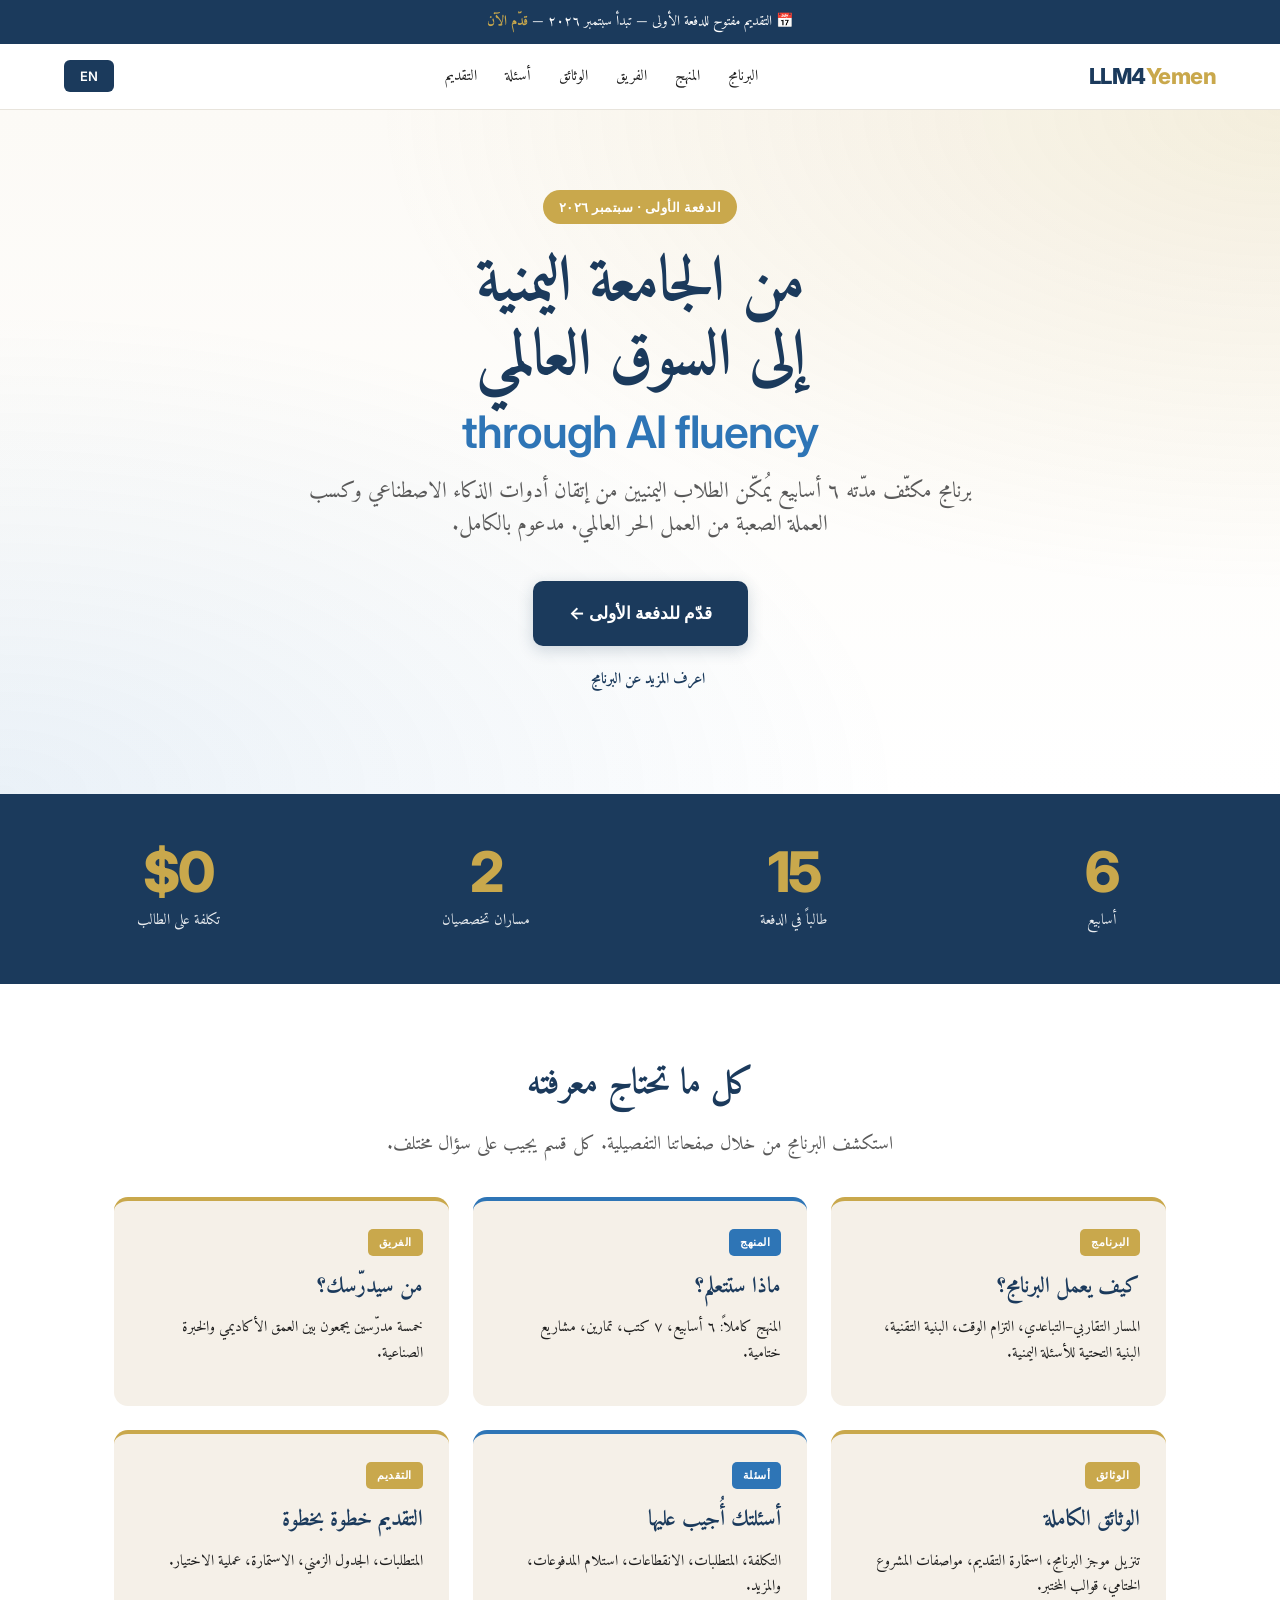
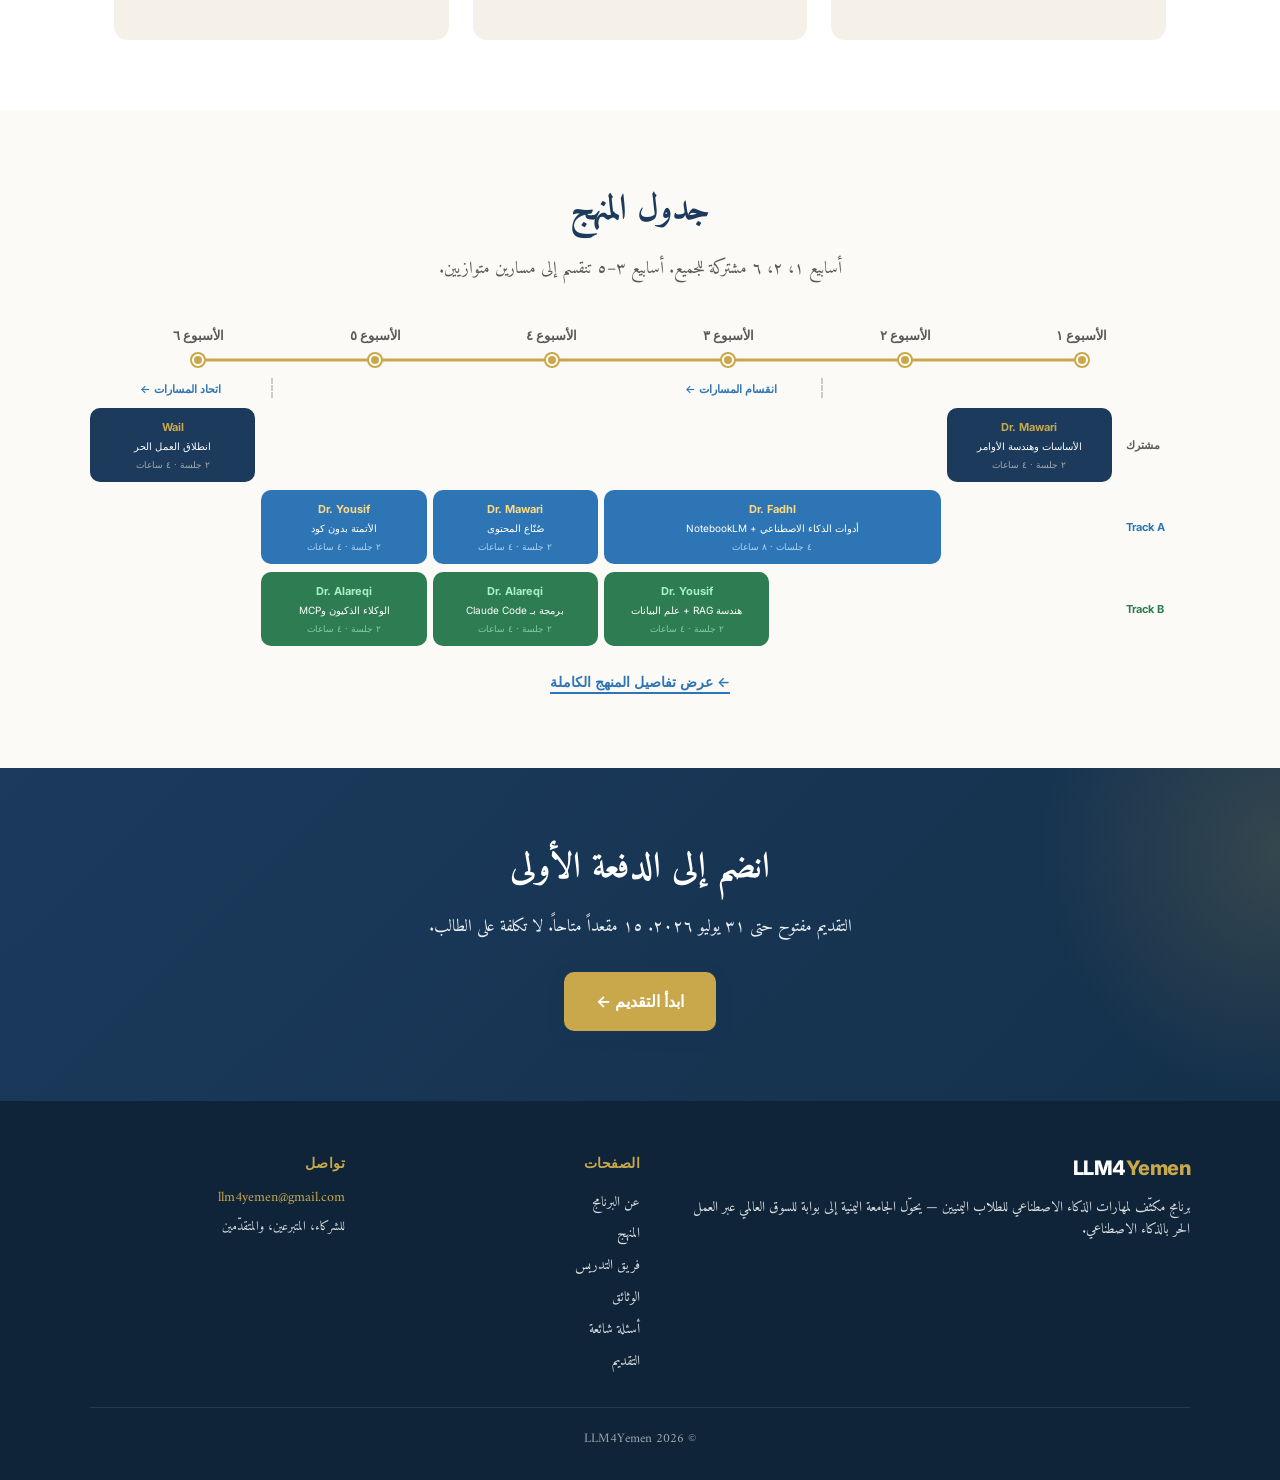
==== commit ac6f43cc: "Update homepage curriculum timeline: Mawari Week 4A, Yousif Week 5A, Wail Week 6 only" ====
--- a/index.html
+++ b/index.html
@@ -152,6 +152,144 @@
   </div>
 </section>
 
+<section class="content" style="background: var(--bg-soft); max-width: none; padding-left: 24px; padding-right: 24px;">
+  <div style="max-width: 1100px; margin: 0 auto;">
+    <h2 class="section-title center">
+      <span data-ar>جدول المنهج</span>
+      <span data-en>Curriculum Schedule</span>
+    </h2>
+    <p class="section-intro center" style="margin-bottom: 40px;">
+      <span data-ar>أسابيع ١، ٢، ٦ مشتركة للجميع. أسابيع ٣–٥ تنقسم إلى مسارين متوازيين.</span>
+      <span data-en>Weeks 1, 2, and 6 are shared. Weeks 3–5 split into two parallel tracks.</span>
+    </p>
+
+    <!-- Timeline bar -->
+    <div style="position: relative; margin-bottom: 10px; padding: 0 20px;">
+      <div style="display: grid; grid-template-columns: repeat(6, 1fr); text-align: center; font-family: 'Inter', sans-serif; font-size: 13px; font-weight: 700; color: var(--muted); margin-bottom: 6px;">
+        <span data-en>Week 1</span><span data-en>Week 2</span><span data-en>Week 3</span><span data-en>Week 4</span><span data-en>Week 5</span><span data-en>Week 6</span>
+        <span data-ar>الأسبوع ١</span><span data-ar>الأسبوع ٢</span><span data-ar>الأسبوع ٣</span><span data-ar>الأسبوع ٤</span><span data-ar>الأسبوع ٥</span><span data-ar>الأسبوع ٦</span>
+      </div>
+      <div style="position: relative; height: 16px; margin-bottom: 4px;">
+        <div style="position: absolute; top: 50%; left: 8.33%; right: 8.33%; height: 3px; background: var(--gold); transform: translateY(-50%); border-radius: 2px;"></div>
+        <div style="display: grid; grid-template-columns: repeat(6, 1fr); position: absolute; width: 100%; top: 50%; transform: translateY(-50%);">
+          <div style="display:flex;justify-content:center;"><div style="width:12px;height:12px;border-radius:50%;background:var(--gold);border:2px solid white;box-shadow:0 0 0 2px var(--gold);"></div></div>
+          <div style="display:flex;justify-content:center;"><div style="width:12px;height:12px;border-radius:50%;background:var(--gold);border:2px solid white;box-shadow:0 0 0 2px var(--gold);"></div></div>
+          <div style="display:flex;justify-content:center;"><div style="width:12px;height:12px;border-radius:50%;background:var(--gold);border:2px solid white;box-shadow:0 0 0 2px var(--gold);"></div></div>
+          <div style="display:flex;justify-content:center;"><div style="width:12px;height:12px;border-radius:50%;background:var(--gold);border:2px solid white;box-shadow:0 0 0 2px var(--gold);"></div></div>
+          <div style="display:flex;justify-content:center;"><div style="width:12px;height:12px;border-radius:50%;background:var(--gold);border:2px solid white;box-shadow:0 0 0 2px var(--gold);"></div></div>
+          <div style="display:flex;justify-content:center;"><div style="width:12px;height:12px;border-radius:50%;background:var(--gold);border:2px solid white;box-shadow:0 0 0 2px var(--gold);"></div></div>
+        </div>
+      </div>
+    </div>
+
+    <!-- Split labels -->
+    <div style="display: grid; grid-template-columns: repeat(6, 1fr); margin-bottom: 10px; font-family: 'Inter', sans-serif; font-size: 11px; font-weight: 600; color: var(--blue); text-align: center;">
+      <span></span><span></span>
+      <span data-en style="border-left: 2px dashed #ccc; padding-top: 2px;">← tracks split</span>
+      <span data-ar style="border-right: 2px dashed #ccc; padding-top: 2px;">انقسام المسارات ←</span>
+      <span></span><span></span>
+      <span data-en style="border-left: 2px dashed #ccc; padding-top: 2px;">← tracks merge</span>
+      <span data-ar style="border-right: 2px dashed #ccc; padding-top: 2px;">اتحاد المسارات ←</span>
+      <span></span>
+    </div>
+
+    <!-- Shared row -->
+    <div style="display: flex; align-items: center; margin-bottom: 8px; gap: 6px;">
+      <div style="width: 72px; flex-shrink: 0; font-family: 'Inter', sans-serif; font-size: 11px; font-weight: 700; color: var(--muted); text-align: end; padding-inline-end: 8px;">
+        <span data-en>Shared</span><span data-ar>مشترك</span>
+      </div>
+      <div style="display: grid; grid-template-columns: repeat(6, 1fr); gap: 6px; flex: 1;">
+        <div style="background: var(--navy); color: white; border-radius: 10px; padding: 10px 8px; text-align: center; font-family: 'Inter', sans-serif;">
+          <div style="font-size: 11px; font-weight: 700; color: #C9A84C; margin-bottom: 3px;">Dr. Mawari</div>
+          <div style="font-size: 10px; line-height: 1.3;" data-en>Foundations &amp; Prompt Eng.</div>
+          <div style="font-size: 10px; line-height: 1.3;" data-ar>الأساسات وهندسة الأوامر</div>
+          <div style="font-size: 9px; color: #aaa; margin-top: 4px;" data-en>2 sessions · 4 hrs</div>
+          <div style="font-size: 9px; color: #aaa; margin-top: 4px;" data-ar>٢ جلسة · ٤ ساعات</div>
+        </div>
+        <div></div><div></div><div></div><div></div>
+        <div style="background: var(--navy); color: white; border-radius: 10px; padding: 10px 8px; text-align: center; font-family: 'Inter', sans-serif;">
+          <div style="font-size: 11px; font-weight: 700; color: #C9A84C; margin-bottom: 3px;">Wail</div>
+          <div style="font-size: 10px; line-height: 1.3;" data-en>Freelance Launch</div>
+          <div style="font-size: 10px; line-height: 1.3;" data-ar>انطلاق العمل الحر</div>
+          <div style="font-size: 9px; color: #aaa; margin-top: 4px;" data-en>2 sessions · 4 hrs</div>
+          <div style="font-size: 9px; color: #aaa; margin-top: 4px;" data-ar>٢ جلسة · ٤ ساعات</div>
+        </div>
+      </div>
+    </div>
+
+    <!-- Track A row -->
+    <div style="display: flex; align-items: center; margin-bottom: 8px; gap: 6px;">
+      <div style="width: 72px; flex-shrink: 0; font-family: 'Inter', sans-serif; font-size: 11px; font-weight: 700; color: var(--blue); text-align: end; padding-inline-end: 8px;">
+        Track A
+      </div>
+      <div style="display: grid; grid-template-columns: repeat(6, 1fr); gap: 6px; flex: 1;">
+        <div></div>
+        <div style="background: var(--blue); color: white; border-radius: 10px; padding: 10px 8px; text-align: center; font-family: 'Inter', sans-serif; grid-column: span 2;">
+          <div style="font-size: 11px; font-weight: 700; color: #ffd97d; margin-bottom: 3px;">Dr. Fadhl</div>
+          <div style="font-size: 10px; line-height: 1.3;" data-en>AI Tool Fluency + NotebookLM</div>
+          <div style="font-size: 10px; line-height: 1.3;" data-ar>أدوات الذكاء الاصطناعي + NotebookLM</div>
+          <div style="font-size: 9px; color: #b3d4f5; margin-top: 4px;" data-en>4 sessions · 8 hrs</div>
+          <div style="font-size: 9px; color: #b3d4f5; margin-top: 4px;" data-ar>٤ جلسات · ٨ ساعات</div>
+        </div>
+        <div style="background: var(--blue); color: white; border-radius: 10px; padding: 10px 8px; text-align: center; font-family: 'Inter', sans-serif;">
+          <div style="font-size: 11px; font-weight: 700; color: #ffd97d; margin-bottom: 3px;">Dr. Mawari</div>
+          <div style="font-size: 10px; line-height: 1.3;" data-en>Content Creators</div>
+          <div style="font-size: 10px; line-height: 1.3;" data-ar>صُنّاع المحتوى</div>
+          <div style="font-size: 9px; color: #b3d4f5; margin-top: 4px;" data-en>2 sessions · 4 hrs</div>
+          <div style="font-size: 9px; color: #b3d4f5; margin-top: 4px;" data-ar>٢ جلسة · ٤ ساعات</div>
+        </div>
+        <div style="background: var(--blue); color: white; border-radius: 10px; padding: 10px 8px; text-align: center; font-family: 'Inter', sans-serif;">
+          <div style="font-size: 11px; font-weight: 700; color: #ffd97d; margin-bottom: 3px;">Dr. Yousif</div>
+          <div style="font-size: 10px; line-height: 1.3;" data-en>No-Code Automation</div>
+          <div style="font-size: 10px; line-height: 1.3;" data-ar>الأتمتة بدون كود</div>
+          <div style="font-size: 9px; color: #b3d4f5; margin-top: 4px;" data-en>2 sessions · 4 hrs</div>
+          <div style="font-size: 9px; color: #b3d4f5; margin-top: 4px;" data-ar>٢ جلسة · ٤ ساعات</div>
+        </div>
+        <div></div>
+      </div>
+    </div>
+
+    <!-- Track B row -->
+    <div style="display: flex; align-items: center; gap: 6px;">
+      <div style="width: 72px; flex-shrink: 0; font-family: 'Inter', sans-serif; font-size: 11px; font-weight: 700; color: #2e7d52; text-align: end; padding-inline-end: 8px;">
+        Track B
+      </div>
+      <div style="display: grid; grid-template-columns: repeat(6, 1fr); gap: 6px; flex: 1;">
+        <div></div><div></div>
+        <div style="background: #2e7d52; color: white; border-radius: 10px; padding: 10px 8px; text-align: center; font-family: 'Inter', sans-serif;">
+          <div style="font-size: 11px; font-weight: 700; color: #a8f0c6; margin-bottom: 3px;">Dr. Yousif</div>
+          <div style="font-size: 10px; line-height: 1.3;" data-en>RAG Eng. + Data Science</div>
+          <div style="font-size: 10px; line-height: 1.3;" data-ar>هندسة RAG + علم البيانات</div>
+          <div style="font-size: 9px; color: #7dcfa8; margin-top: 4px;" data-en>2 sessions · 4 hrs</div>
+          <div style="font-size: 9px; color: #7dcfa8; margin-top: 4px;" data-ar>٢ جلسة · ٤ ساعات</div>
+        </div>
+        <div style="background: #2e7d52; color: white; border-radius: 10px; padding: 10px 8px; text-align: center; font-family: 'Inter', sans-serif;">
+          <div style="font-size: 11px; font-weight: 700; color: #a8f0c6; margin-bottom: 3px;">Dr. Alareqi</div>
+          <div style="font-size: 10px; line-height: 1.3;" data-en>Claude Code</div>
+          <div style="font-size: 10px; line-height: 1.3;" data-ar>برمجة بـ Claude Code</div>
+          <div style="font-size: 9px; color: #7dcfa8; margin-top: 4px;" data-en>2 sessions · 4 hrs</div>
+          <div style="font-size: 9px; color: #7dcfa8; margin-top: 4px;" data-ar>٢ جلسة · ٤ ساعات</div>
+        </div>
+        <div style="background: #2e7d52; color: white; border-radius: 10px; padding: 10px 8px; text-align: center; font-family: 'Inter', sans-serif;">
+          <div style="font-size: 11px; font-weight: 700; color: #a8f0c6; margin-bottom: 3px;">Dr. Alareqi</div>
+          <div style="font-size: 10px; line-height: 1.3;" data-en>AI Agents &amp; MCP</div>
+          <div style="font-size: 10px; line-height: 1.3;" data-ar>الوكلاء الذكيون وMCP</div>
+          <div style="font-size: 9px; color: #7dcfa8; margin-top: 4px;" data-en>2 sessions · 4 hrs</div>
+          <div style="font-size: 9px; color: #7dcfa8; margin-top: 4px;" data-ar>٢ جلسة · ٤ ساعات</div>
+        </div>
+        <div></div>
+      </div>
+    </div>
+
+    <div style="text-align: center; margin-top: 24px;">
+      <a href="curriculum.html" style="font-family: 'Inter', sans-serif; font-size: 14px; font-weight: 600; color: var(--blue); text-decoration: none; border-bottom: 2px solid var(--blue); padding-bottom: 2px;">
+        <span data-en>See full curriculum detail →</span>
+        <span data-ar>← عرض تفاصيل المنهج الكاملة</span>
+      </a>
+    </div>
+  </div>
+</section>
+
 <section class="cta-banner">
   <h2>
     <span data-ar>انضم إلى الدفعة الأولى</span>
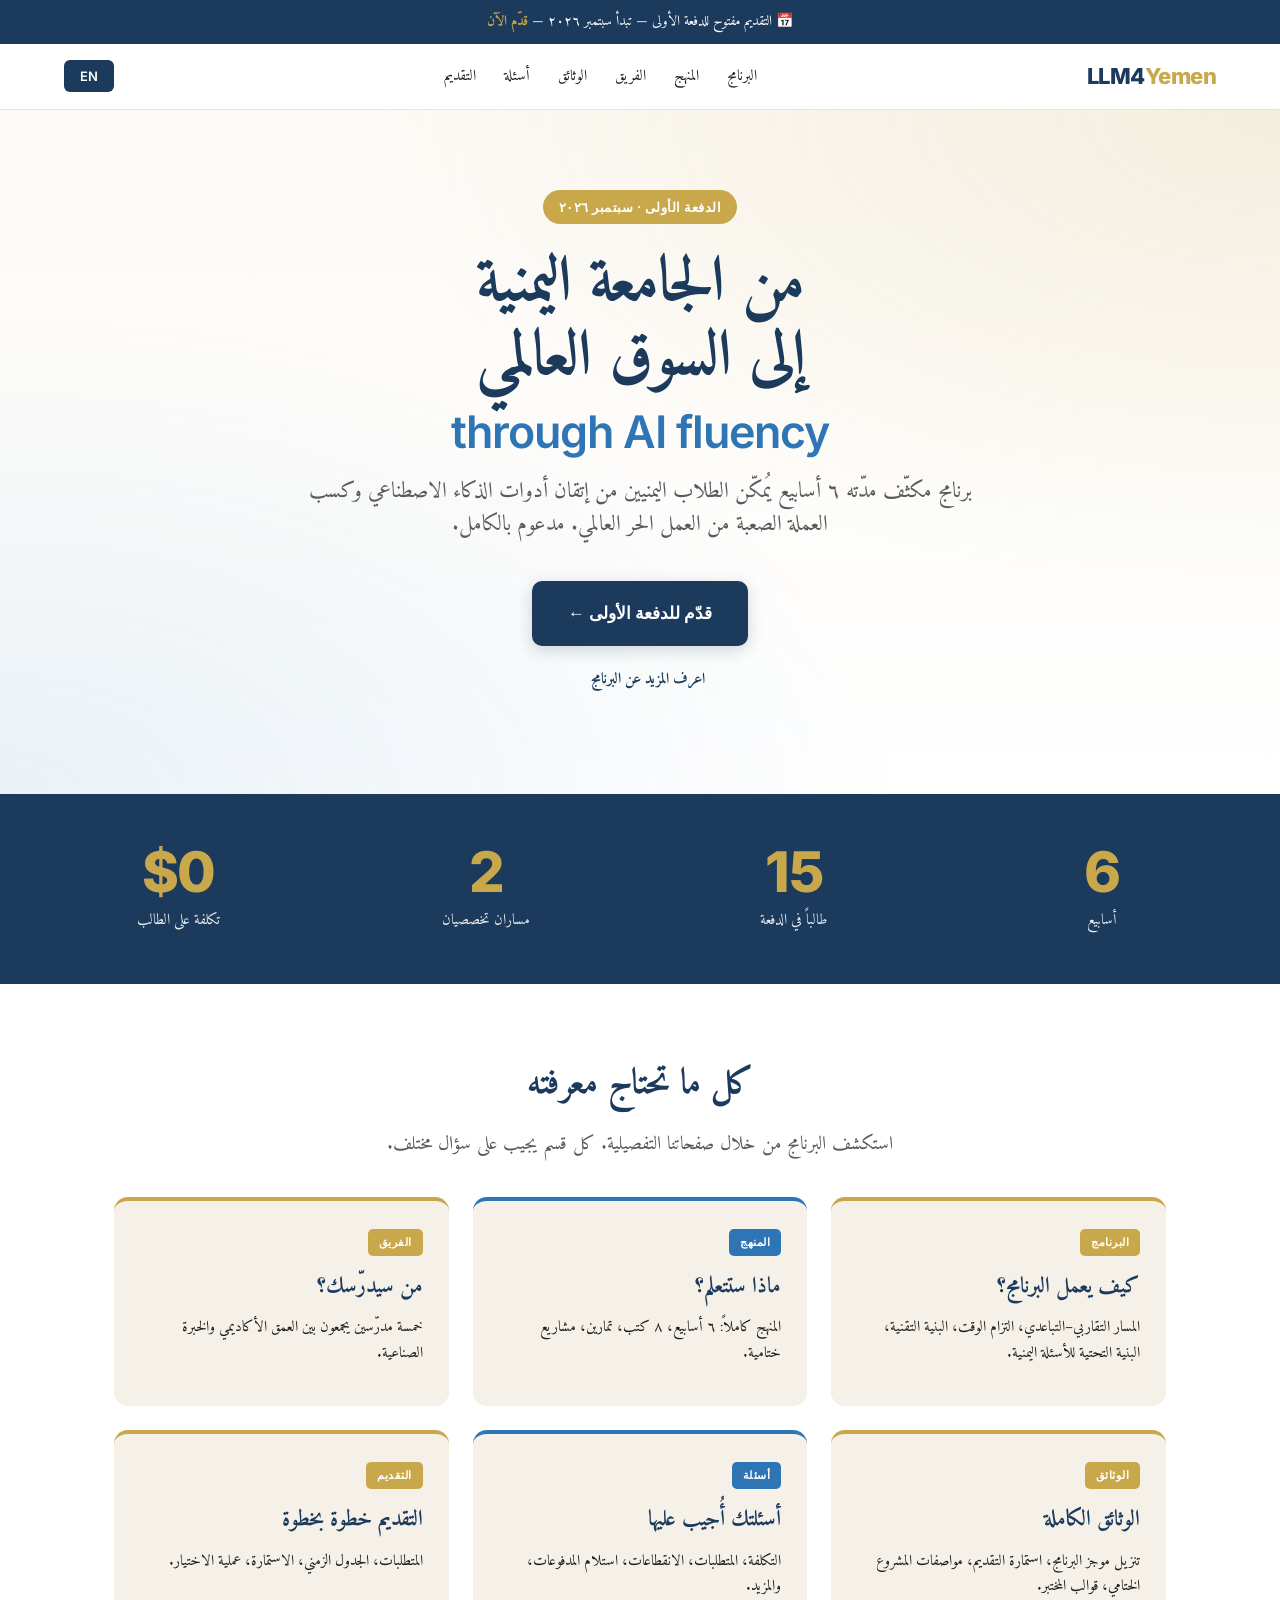
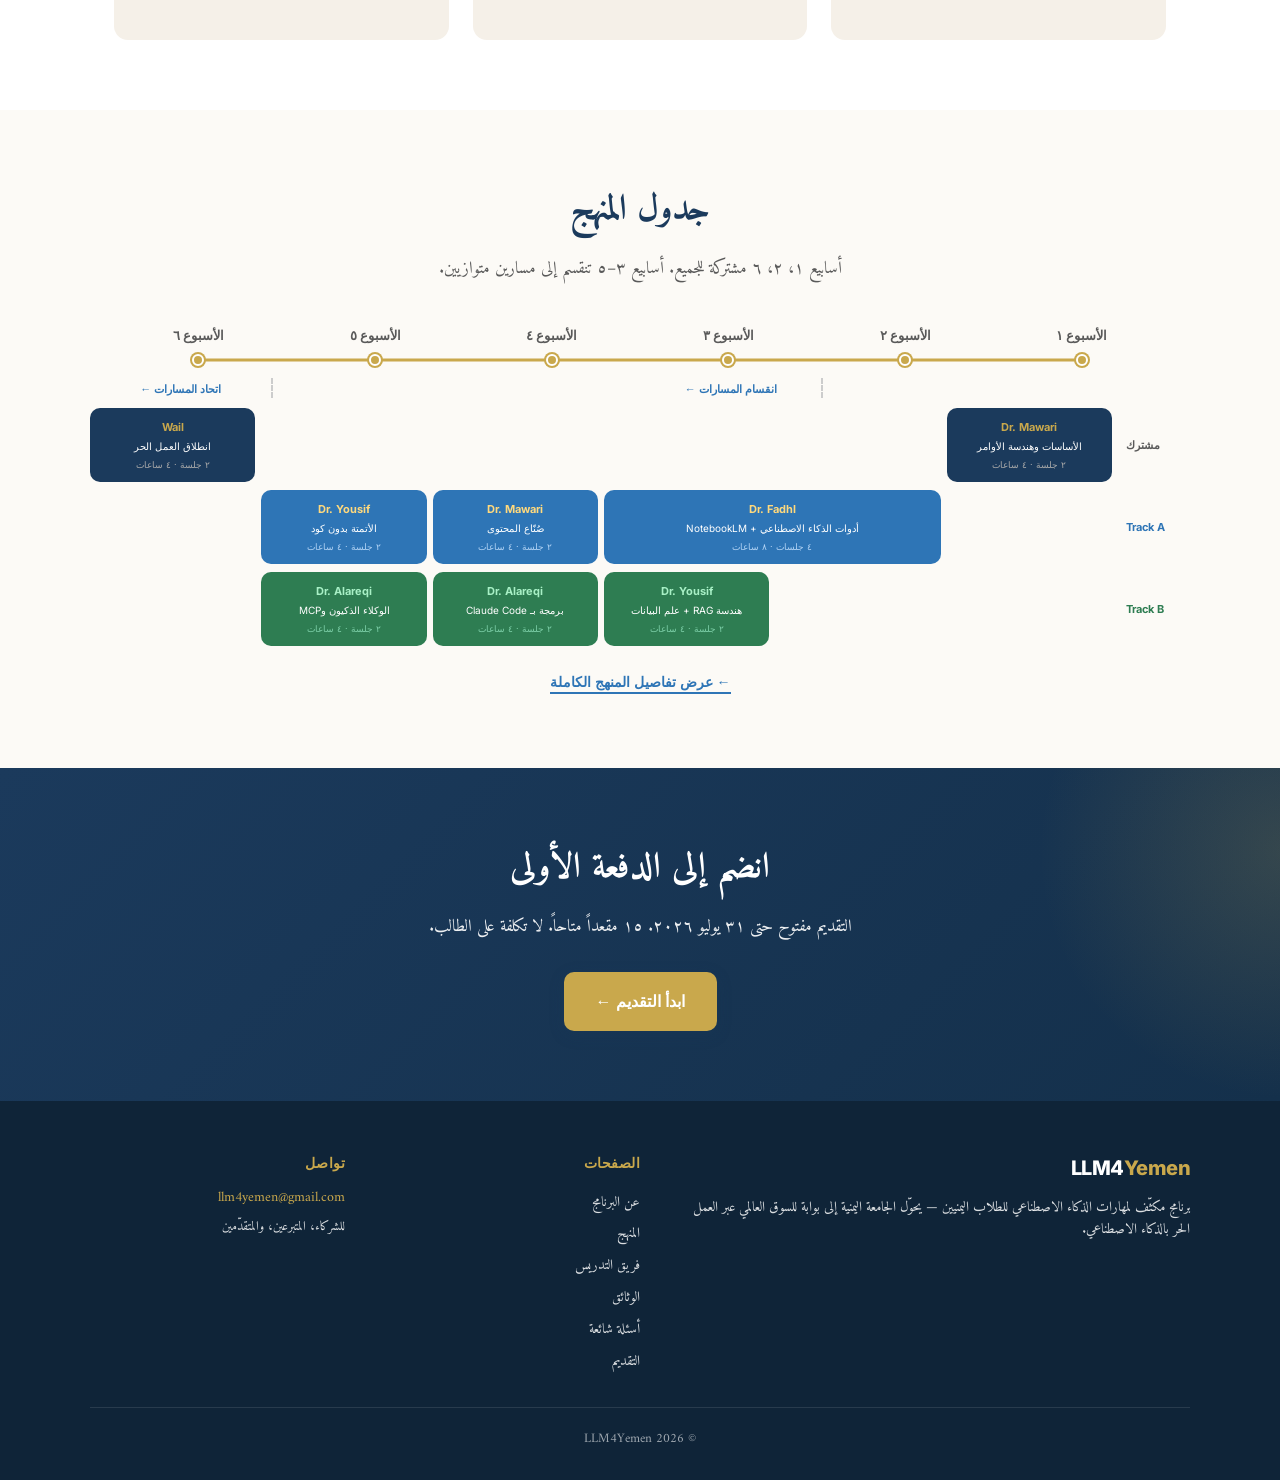
==== commit 4c626771: "Self-host fonts (fix Yemen connectivity)" ====
--- a/index.html
+++ b/index.html
@@ -8,9 +8,7 @@
 <meta property="og:title" content="LLM4Yemen — From Yemen's universities to the global market">
 <meta property="og:description" content="LLM4Yemen — A 6-week intensive AI skills program for Yemeni undergraduates. Cohort 1 starts September 2026.">
 <meta property="og:type" content="website">
-<link rel="preconnect" href="https://fonts.googleapis.com">
-<link rel="preconnect" href="https://fonts.gstatic.com" crossorigin>
-<link href="https://fonts.googleapis.com/css2?family=Amiri:wght@400;700&family=Inter:wght@400;500;600;700;800&display=swap" rel="stylesheet">
+<link rel="stylesheet" href="fonts.css">
 <link rel="stylesheet" href="style.css">
 </head>
 <body data-lang="ar" dir="rtl">
@@ -114,8 +112,8 @@
       <div class="card-tag" data-en>Curriculum</div>
       <h3 data-ar>ماذا ستتعلم؟</h3>
       <h3 data-en>What will you learn?</h3>
-      <p data-ar>المنهج كاملاً: ٦ أسابيع، ٧ كتب، تمارين، مشاريع ختامية.</p>
-      <p data-en>The full curriculum: 6 weeks, 7 textbooks, exercises, capstone projects.</p>
+      <p data-ar>المنهج كاملاً: ٦ أسابيع، ٨ كتب، تمارين، مشاريع ختامية.</p>
+      <p data-en>The full curriculum: 6 weeks, 8 textbooks, exercises, capstone projects.</p>
     </a>
     <a href="team.html" class="card no-hover" style="text-decoration: none;">
       <div class="card-tag" data-ar>الفريق</div>
--- a/fonts.css
+++ b/fonts.css
@@ -0,0 +1,157 @@
+/* ====================================================================
+   LLM4Yemen — Self-hosted fonts (Amiri + Inter)
+   Replaces: https://fonts.googleapis.com/css2?family=Amiri:wght@400;700&family=Inter:wght@400;500;600;700;800&display=swap
+   Reason: Google Fonts CDN is intermittently blocked or throttled in
+   Yemen. Self-hosting ensures the site loads everywhere.
+   Generated by Claude. Source: Google Fonts (Open Font License).
+   ==================================================================== */
+
+/* arabic */
+@font-face {
+  font-family: 'Amiri';
+  font-style: normal;
+  font-weight: 400;
+  font-display: swap;
+  src: url('./fonts/amiri-400-arabic.woff2') format('woff2');
+  unicode-range: U+0600-06FF, U+0750-077F, U+0870-088E, U+0890-0891, U+0897-08E1, U+08E3-08FF, U+200C-200E, U+2010-2011, U+204F, U+2E41, U+FB50-FDFF, U+FE70-FE74, U+FE76-FEFC, U+102E0-102FB, U+10E60-10E7E, U+10EC2-10EC4, U+10EFC-10EFF, U+1EE00-1EE03, U+1EE05-1EE1F, U+1EE21-1EE22, U+1EE24, U+1EE27, U+1EE29-1EE32, U+1EE34-1EE37, U+1EE39, U+1EE3B, U+1EE42, U+1EE47, U+1EE49, U+1EE4B, U+1EE4D-1EE4F, U+1EE51-1EE52, U+1EE54, U+1EE57, U+1EE59, U+1EE5B, U+1EE5D, U+1EE5F, U+1EE61-1EE62, U+1EE64, U+1EE67-1EE6A, U+1EE6C-1EE72, U+1EE74-1EE77, U+1EE79-1EE7C, U+1EE7E, U+1EE80-1EE89, U+1EE8B-1EE9B, U+1EEA1-1EEA3, U+1EEA5-1EEA9, U+1EEAB-1EEBB, U+1EEF0-1EEF1;
+}
+/* latin-ext */
+@font-face {
+  font-family: 'Amiri';
+  font-style: normal;
+  font-weight: 400;
+  font-display: swap;
+  src: url('./fonts/amiri-400-latin-ext.woff2') format('woff2');
+  unicode-range: U+0100-02BA, U+02BD-02C5, U+02C7-02CC, U+02CE-02D7, U+02DD-02FF, U+0304, U+0308, U+0329, U+1D00-1DBF, U+1E00-1E9F, U+1EF2-1EFF, U+2020, U+20A0-20AB, U+20AD-20C0, U+2113, U+2C60-2C7F, U+A720-A7FF;
+}
+/* latin */
+@font-face {
+  font-family: 'Amiri';
+  font-style: normal;
+  font-weight: 400;
+  font-display: swap;
+  src: url('./fonts/amiri-400-latin.woff2') format('woff2');
+  unicode-range: U+0000-00FF, U+0131, U+0152-0153, U+02BB-02BC, U+02C6, U+02DA, U+02DC, U+0304, U+0308, U+0329, U+2000-206F, U+20AC, U+2122, U+2191, U+2193, U+2212, U+2215, U+FEFF, U+FFFD;
+}
+/* arabic */
+@font-face {
+  font-family: 'Amiri';
+  font-style: normal;
+  font-weight: 700;
+  font-display: swap;
+  src: url('./fonts/amiri-700-arabic.woff2') format('woff2');
+  unicode-range: U+0600-06FF, U+0750-077F, U+0870-088E, U+0890-0891, U+0897-08E1, U+08E3-08FF, U+200C-200E, U+2010-2011, U+204F, U+2E41, U+FB50-FDFF, U+FE70-FE74, U+FE76-FEFC, U+102E0-102FB, U+10E60-10E7E, U+10EC2-10EC4, U+10EFC-10EFF, U+1EE00-1EE03, U+1EE05-1EE1F, U+1EE21-1EE22, U+1EE24, U+1EE27, U+1EE29-1EE32, U+1EE34-1EE37, U+1EE39, U+1EE3B, U+1EE42, U+1EE47, U+1EE49, U+1EE4B, U+1EE4D-1EE4F, U+1EE51-1EE52, U+1EE54, U+1EE57, U+1EE59, U+1EE5B, U+1EE5D, U+1EE5F, U+1EE61-1EE62, U+1EE64, U+1EE67-1EE6A, U+1EE6C-1EE72, U+1EE74-1EE77, U+1EE79-1EE7C, U+1EE7E, U+1EE80-1EE89, U+1EE8B-1EE9B, U+1EEA1-1EEA3, U+1EEA5-1EEA9, U+1EEAB-1EEBB, U+1EEF0-1EEF1;
+}
+/* latin-ext */
+@font-face {
+  font-family: 'Amiri';
+  font-style: normal;
+  font-weight: 700;
+  font-display: swap;
+  src: url('./fonts/amiri-700-latin-ext.woff2') format('woff2');
+  unicode-range: U+0100-02BA, U+02BD-02C5, U+02C7-02CC, U+02CE-02D7, U+02DD-02FF, U+0304, U+0308, U+0329, U+1D00-1DBF, U+1E00-1E9F, U+1EF2-1EFF, U+2020, U+20A0-20AB, U+20AD-20C0, U+2113, U+2C60-2C7F, U+A720-A7FF;
+}
+/* latin */
+@font-face {
+  font-family: 'Amiri';
+  font-style: normal;
+  font-weight: 700;
+  font-display: swap;
+  src: url('./fonts/amiri-700-latin.woff2') format('woff2');
+  unicode-range: U+0000-00FF, U+0131, U+0152-0153, U+02BB-02BC, U+02C6, U+02DA, U+02DC, U+0304, U+0308, U+0329, U+2000-206F, U+20AC, U+2122, U+2191, U+2193, U+2212, U+2215, U+FEFF, U+FFFD;
+}
+
+/* latin-ext */
+@font-face {
+  font-family: 'Inter';
+  font-style: normal;
+  font-weight: 400;
+  font-display: swap;
+  src: url('./fonts/inter-variable-latin-ext.woff2') format('woff2');
+  unicode-range: U+0100-02BA, U+02BD-02C5, U+02C7-02CC, U+02CE-02D7, U+02DD-02FF, U+0304, U+0308, U+0329, U+1D00-1DBF, U+1E00-1E9F, U+1EF2-1EFF, U+2020, U+20A0-20AB, U+20AD-20C0, U+2113, U+2C60-2C7F, U+A720-A7FF;
+}
+/* latin */
+@font-face {
+  font-family: 'Inter';
+  font-style: normal;
+  font-weight: 400;
+  font-display: swap;
+  src: url('./fonts/inter-variable-latin.woff2') format('woff2');
+  unicode-range: U+0000-00FF, U+0131, U+0152-0153, U+02BB-02BC, U+02C6, U+02DA, U+02DC, U+0304, U+0308, U+0329, U+2000-206F, U+20AC, U+2122, U+2191, U+2193, U+2212, U+2215, U+FEFF, U+FFFD;
+}
+
+/* latin-ext */
+@font-face {
+  font-family: 'Inter';
+  font-style: normal;
+  font-weight: 500;
+  font-display: swap;
+  src: url('./fonts/inter-variable-latin-ext.woff2') format('woff2');
+  unicode-range: U+0100-02BA, U+02BD-02C5, U+02C7-02CC, U+02CE-02D7, U+02DD-02FF, U+0304, U+0308, U+0329, U+1D00-1DBF, U+1E00-1E9F, U+1EF2-1EFF, U+2020, U+20A0-20AB, U+20AD-20C0, U+2113, U+2C60-2C7F, U+A720-A7FF;
+}
+/* latin */
+@font-face {
+  font-family: 'Inter';
+  font-style: normal;
+  font-weight: 500;
+  font-display: swap;
+  src: url('./fonts/inter-variable-latin.woff2') format('woff2');
+  unicode-range: U+0000-00FF, U+0131, U+0152-0153, U+02BB-02BC, U+02C6, U+02DA, U+02DC, U+0304, U+0308, U+0329, U+2000-206F, U+20AC, U+2122, U+2191, U+2193, U+2212, U+2215, U+FEFF, U+FFFD;
+}
+
+/* latin-ext */
+@font-face {
+  font-family: 'Inter';
+  font-style: normal;
+  font-weight: 600;
+  font-display: swap;
+  src: url('./fonts/inter-variable-latin-ext.woff2') format('woff2');
+  unicode-range: U+0100-02BA, U+02BD-02C5, U+02C7-02CC, U+02CE-02D7, U+02DD-02FF, U+0304, U+0308, U+0329, U+1D00-1DBF, U+1E00-1E9F, U+1EF2-1EFF, U+2020, U+20A0-20AB, U+20AD-20C0, U+2113, U+2C60-2C7F, U+A720-A7FF;
+}
+/* latin */
+@font-face {
+  font-family: 'Inter';
+  font-style: normal;
+  font-weight: 600;
+  font-display: swap;
+  src: url('./fonts/inter-variable-latin.woff2') format('woff2');
+  unicode-range: U+0000-00FF, U+0131, U+0152-0153, U+02BB-02BC, U+02C6, U+02DA, U+02DC, U+0304, U+0308, U+0329, U+2000-206F, U+20AC, U+2122, U+2191, U+2193, U+2212, U+2215, U+FEFF, U+FFFD;
+}
+
+/* latin-ext */
+@font-face {
+  font-family: 'Inter';
+  font-style: normal;
+  font-weight: 700;
+  font-display: swap;
+  src: url('./fonts/inter-variable-latin-ext.woff2') format('woff2');
+  unicode-range: U+0100-02BA, U+02BD-02C5, U+02C7-02CC, U+02CE-02D7, U+02DD-02FF, U+0304, U+0308, U+0329, U+1D00-1DBF, U+1E00-1E9F, U+1EF2-1EFF, U+2020, U+20A0-20AB, U+20AD-20C0, U+2113, U+2C60-2C7F, U+A720-A7FF;
+}
+/* latin */
+@font-face {
+  font-family: 'Inter';
+  font-style: normal;
+  font-weight: 700;
+  font-display: swap;
+  src: url('./fonts/inter-variable-latin.woff2') format('woff2');
+  unicode-range: U+0000-00FF, U+0131, U+0152-0153, U+02BB-02BC, U+02C6, U+02DA, U+02DC, U+0304, U+0308, U+0329, U+2000-206F, U+20AC, U+2122, U+2191, U+2193, U+2212, U+2215, U+FEFF, U+FFFD;
+}
+
+/* latin-ext */
+@font-face {
+  font-family: 'Inter';
+  font-style: normal;
+  font-weight: 800;
+  font-display: swap;
+  src: url('./fonts/inter-variable-latin-ext.woff2') format('woff2');
+  unicode-range: U+0100-02BA, U+02BD-02C5, U+02C7-02CC, U+02CE-02D7, U+02DD-02FF, U+0304, U+0308, U+0329, U+1D00-1DBF, U+1E00-1E9F, U+1EF2-1EFF, U+2020, U+20A0-20AB, U+20AD-20C0, U+2113, U+2C60-2C7F, U+A720-A7FF;
+}
+/* latin */
+@font-face {
+  font-family: 'Inter';
+  font-style: normal;
+  font-weight: 800;
+  font-display: swap;
+  src: url('./fonts/inter-variable-latin.woff2') format('woff2');
+  unicode-range: U+0000-00FF, U+0131, U+0152-0153, U+02BB-02BC, U+02C6, U+02DA, U+02DC, U+0304, U+0308, U+0329, U+2000-206F, U+20AC, U+2122, U+2191, U+2193, U+2212, U+2215, U+FEFF, U+FFFD;
+}
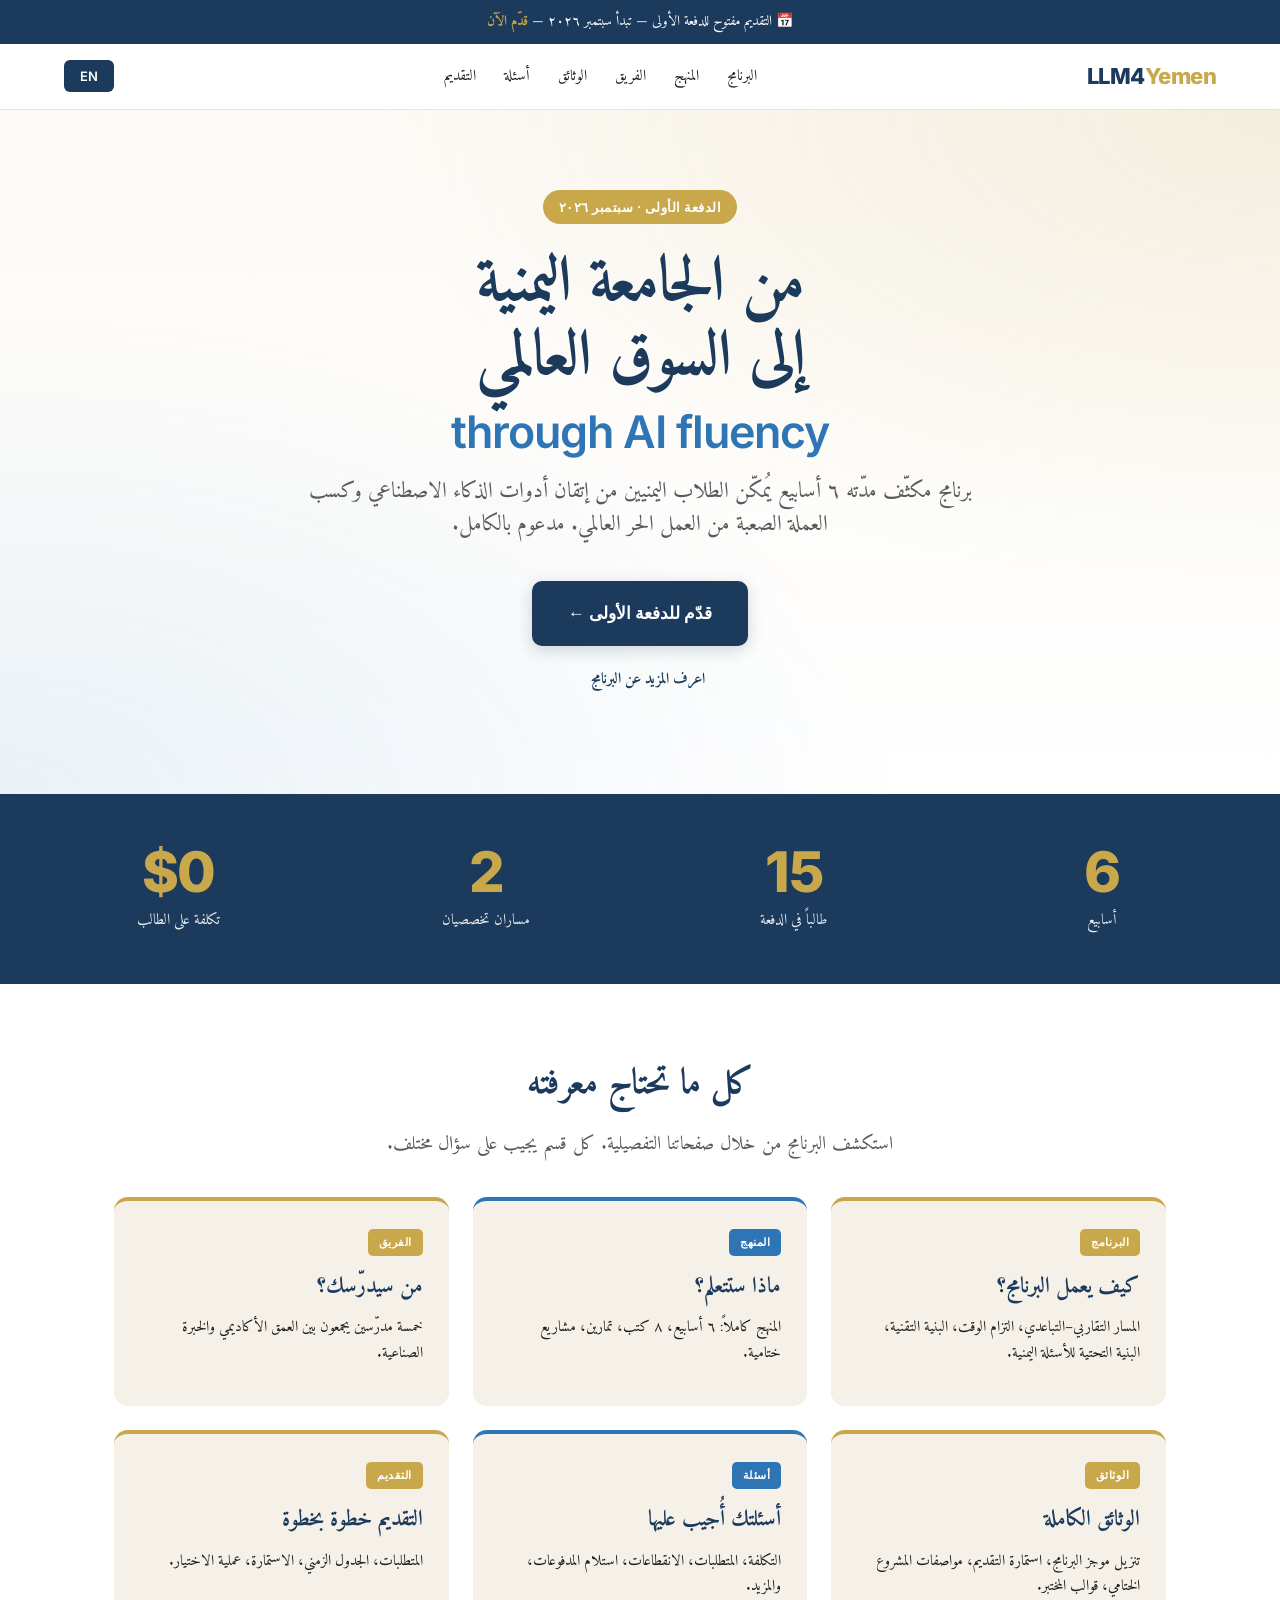
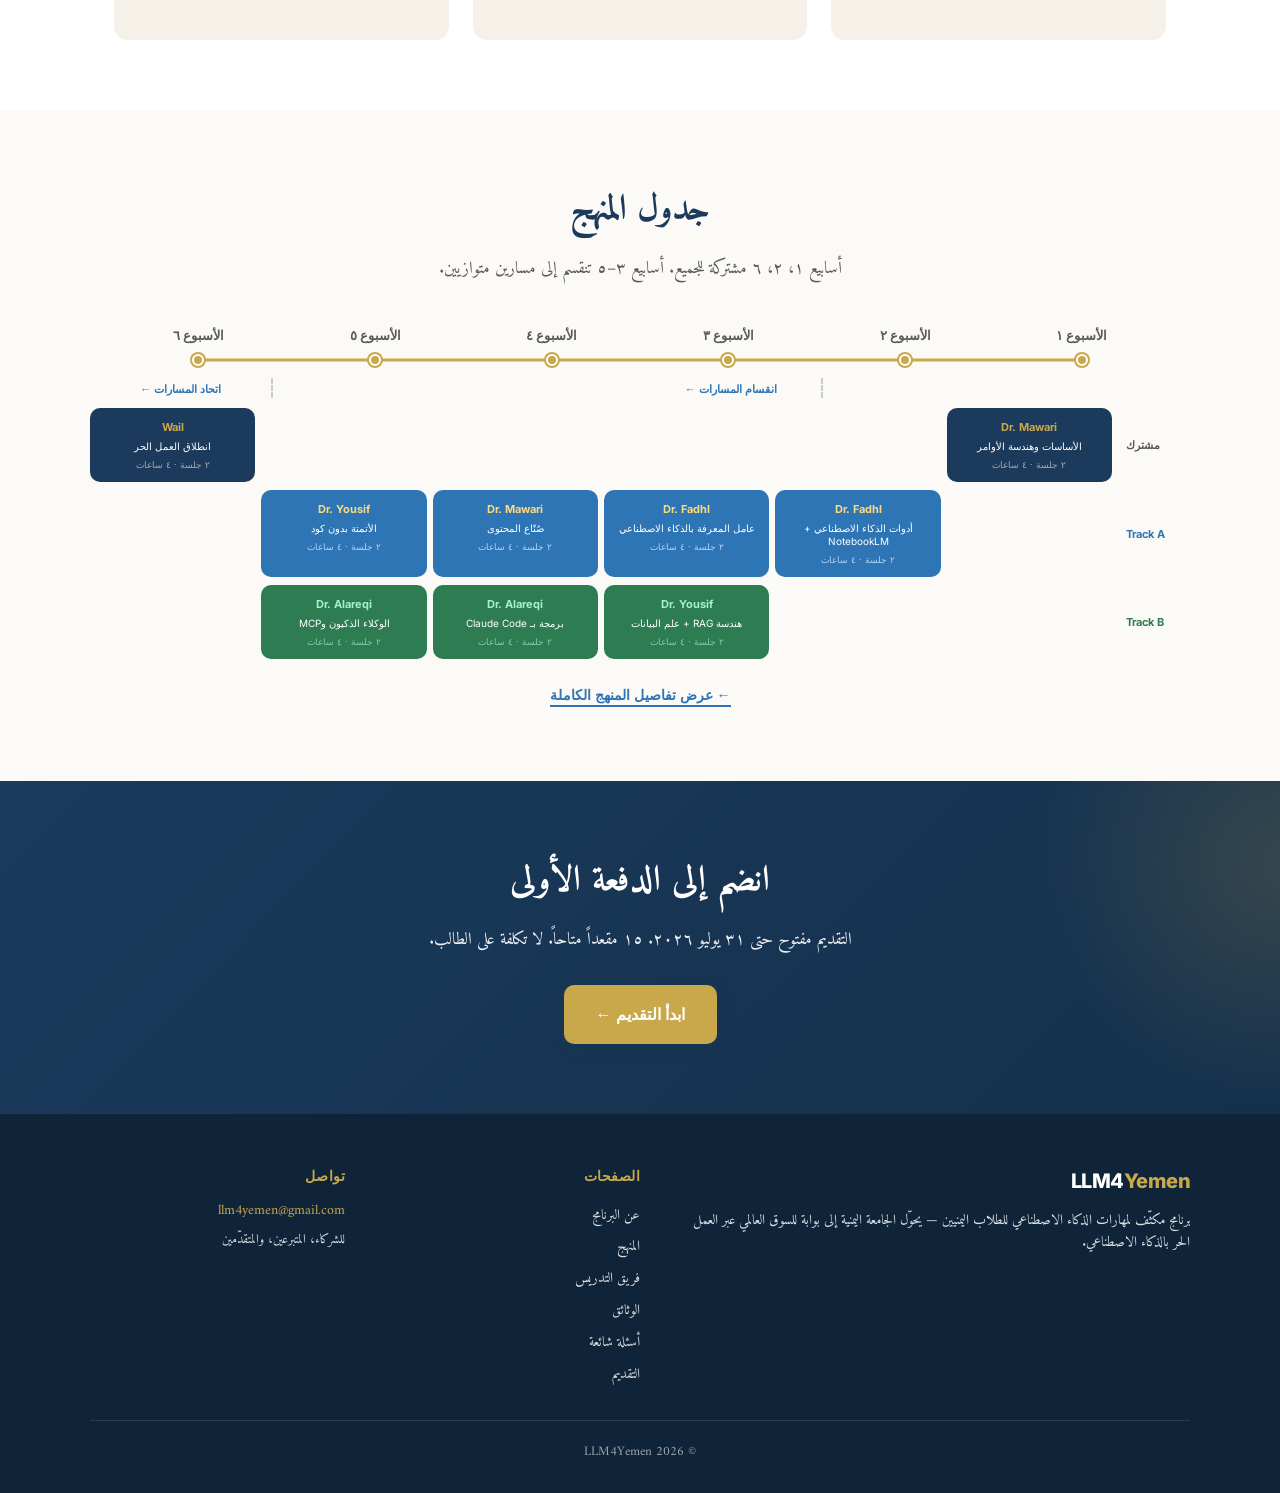
==== commit 29269d70: "Add 9th textbook: AI Tools for the Arabic Knowledge Worker (Week 3A)" ====
--- a/index.html
+++ b/index.html
@@ -113,7 +113,7 @@
       <h3 data-ar>ماذا ستتعلم؟</h3>
       <h3 data-en>What will you learn?</h3>
       <p data-ar>المنهج كاملاً: ٦ أسابيع، ٨ كتب، تمارين، مشاريع ختامية.</p>
-      <p data-en>The full curriculum: 6 weeks, 8 textbooks, exercises, capstone projects.</p>
+      <p data-en>The full curriculum: 6 weeks, 9 textbooks, exercises, capstone projects.</p>
     </a>
     <a href="team.html" class="card no-hover" style="text-decoration: none;">
       <div class="card-tag" data-ar>الفريق</div>
@@ -222,12 +222,19 @@
       </div>
       <div style="display: grid; grid-template-columns: repeat(6, 1fr); gap: 6px; flex: 1;">
         <div></div>
-        <div style="background: var(--blue); color: white; border-radius: 10px; padding: 10px 8px; text-align: center; font-family: 'Inter', sans-serif; grid-column: span 2;">
+        <div style="background: var(--blue); color: white; border-radius: 10px; padding: 10px 8px; text-align: center; font-family: 'Inter', sans-serif;">
           <div style="font-size: 11px; font-weight: 700; color: #ffd97d; margin-bottom: 3px;">Dr. Fadhl</div>
           <div style="font-size: 10px; line-height: 1.3;" data-en>AI Tool Fluency + NotebookLM</div>
           <div style="font-size: 10px; line-height: 1.3;" data-ar>أدوات الذكاء الاصطناعي + NotebookLM</div>
-          <div style="font-size: 9px; color: #b3d4f5; margin-top: 4px;" data-en>4 sessions · 8 hrs</div>
-          <div style="font-size: 9px; color: #b3d4f5; margin-top: 4px;" data-ar>٤ جلسات · ٨ ساعات</div>
+          <div style="font-size: 9px; color: #b3d4f5; margin-top: 4px;" data-en>2 sessions · 4 hrs</div>
+          <div style="font-size: 9px; color: #b3d4f5; margin-top: 4px;" data-ar>٢ جلسة · ٤ ساعات</div>
+        </div>
+        <div style="background: var(--blue); color: white; border-radius: 10px; padding: 10px 8px; text-align: center; font-family: 'Inter', sans-serif;">
+          <div style="font-size: 11px; font-weight: 700; color: #ffd97d; margin-bottom: 3px;">Dr. Fadhl</div>
+          <div style="font-size: 10px; line-height: 1.3;" data-en>AI Knowledge Worker</div>
+          <div style="font-size: 10px; line-height: 1.3;" data-ar>عامل المعرفة بالذكاء الاصطناعي</div>
+          <div style="font-size: 9px; color: #b3d4f5; margin-top: 4px;" data-en>2 sessions · 4 hrs</div>
+          <div style="font-size: 9px; color: #b3d4f5; margin-top: 4px;" data-ar>٢ جلسة · ٤ ساعات</div>
         </div>
         <div style="background: var(--blue); color: white; border-radius: 10px; padding: 10px 8px; text-align: center; font-family: 'Inter', sans-serif;">
           <div style="font-size: 11px; font-weight: 700; color: #ffd97d; margin-bottom: 3px;">Dr. Mawari</div>
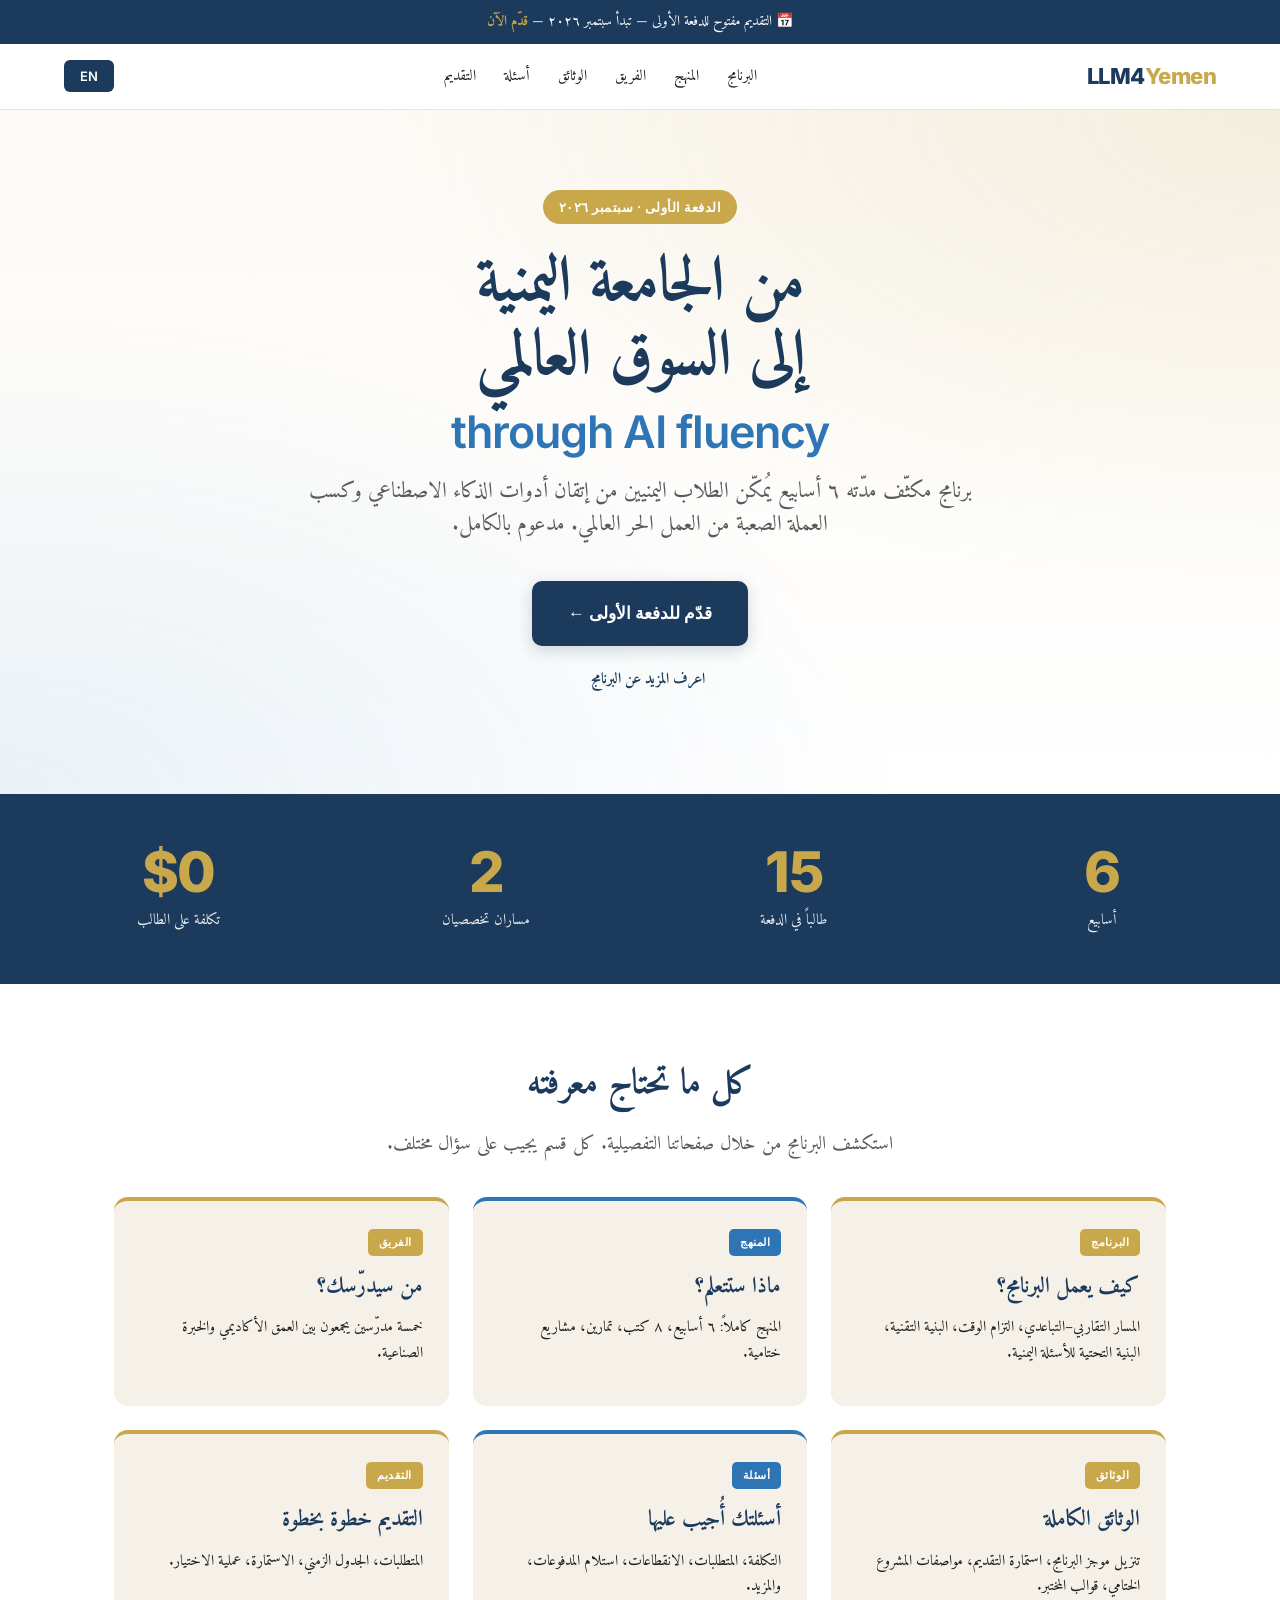
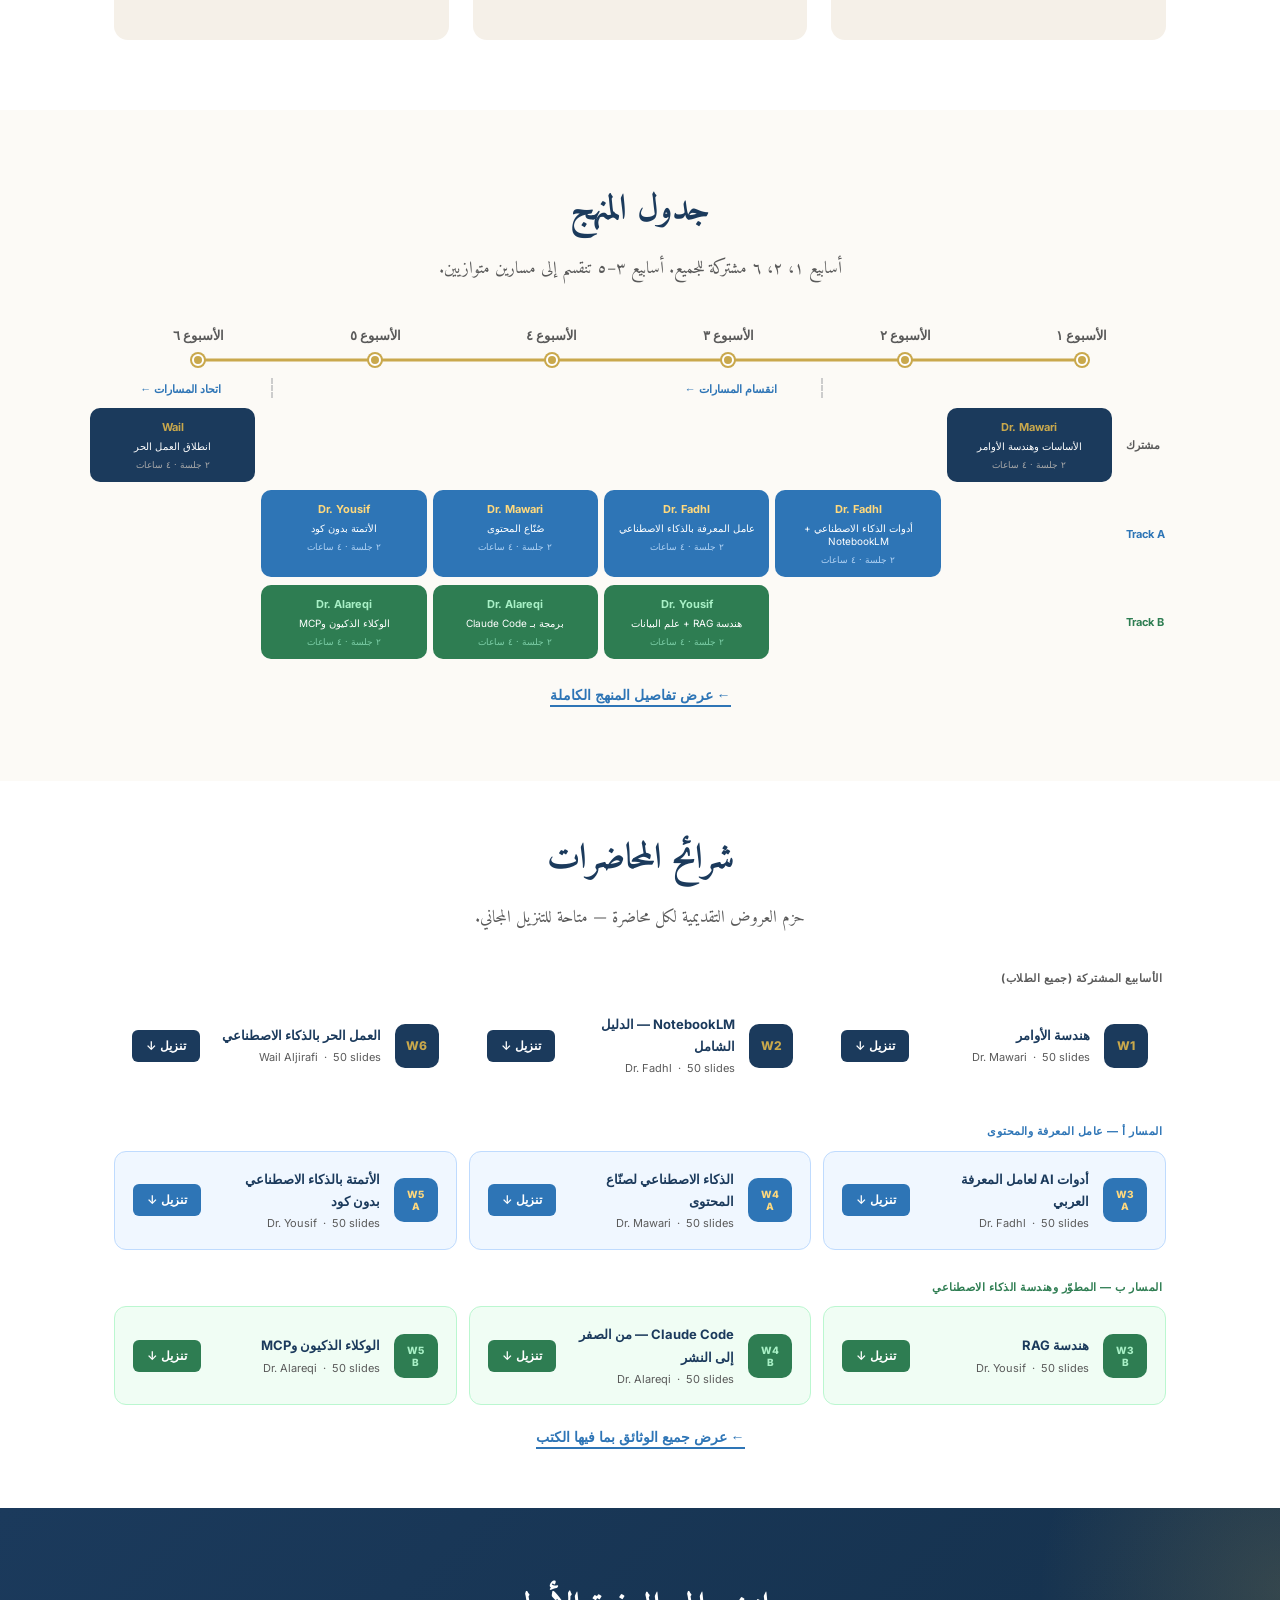
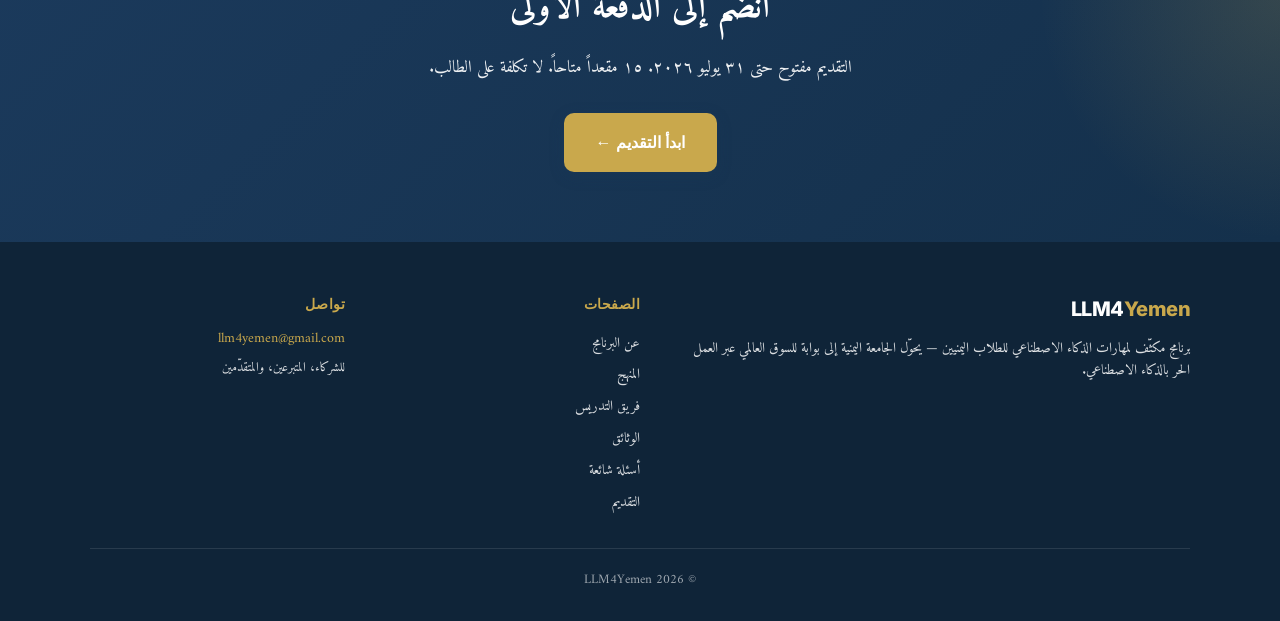
==== commit 2d9e969d: "homepage: add lecture slides section" ====
--- a/index.html
+++ b/index.html
@@ -295,6 +295,185 @@
   </div>
 </section>
 
+<!-- ═══════════════════════════════════════════════════════════
+     LECTURE SLIDES SECTION — added May 2026
+     ═══════════════════════════════════════════════════════════ -->
+<section class="content" style="padding-top: 48px; padding-bottom: 56px;">
+  <div style="max-width: 1100px; margin: 0 auto;">
+
+    <h2 class="section-title center">
+      <span data-ar>شرائح المحاضرات</span>
+      <span data-en>Lecture Slides</span>
+    </h2>
+    <p class="section-intro center" style="margin-bottom: 36px;">
+      <span data-ar>حزم العروض التقديمية لكل محاضرة — متاحة للتنزيل المجاني.</span>
+      <span data-en>Full slide decks for every lecture — free to download.</span>
+    </p>
+
+    <!-- Shared weeks -->
+    <div style="margin-bottom: 10px; font-family: 'Inter', sans-serif; font-size: 11px; font-weight: 700; text-transform: uppercase; letter-spacing: 0.5px; color: var(--muted); padding-inline-start: 4px;">
+      <span data-en>Shared weeks (all students)</span>
+      <span data-ar>الأسابيع المشتركة (جميع الطلاب)</span>
+    </div>
+    <div style="display: grid; grid-template-columns: repeat(auto-fill, minmax(300px, 1fr)); gap: 12px; margin-bottom: 28px;">
+
+      <div style="border: 1.5px solid var(--border); border-radius: 12px; padding: 16px 18px; display: flex; align-items: center; gap: 14px; background: #fff;">
+        <div style="flex-shrink: 0; width: 44px; height: 44px; border-radius: 10px; background: var(--navy); display: flex; align-items: center; justify-content: center; font-family: 'Inter', sans-serif; font-size: 12px; font-weight: 800; color: #C9A84C;">W1</div>
+        <div style="flex: 1; min-width: 0;">
+          <div style="font-family: 'Inter', sans-serif; font-size: 13px; font-weight: 700; color: var(--navy); margin-bottom: 2px;">
+            <span data-en>Prompt Engineering</span>
+            <span data-ar>هندسة الأوامر</span>
+          </div>
+          <div style="font-family: 'Inter', sans-serif; font-size: 11px; color: var(--muted);">Dr. Mawari &nbsp;·&nbsp; 50 slides</div>
+        </div>
+        <a href="docs/10_Prompt_Engineering.pptx" class="doc-btn" style="flex-shrink: 0; font-size: 12px; padding: 6px 14px;">
+          <span data-en>↓ PPTX</span><span data-ar>تنزيل ↓</span>
+        </a>
+      </div>
+
+      <div style="border: 1.5px solid var(--border); border-radius: 12px; padding: 16px 18px; display: flex; align-items: center; gap: 14px; background: #fff;">
+        <div style="flex-shrink: 0; width: 44px; height: 44px; border-radius: 10px; background: var(--navy); display: flex; align-items: center; justify-content: center; font-family: 'Inter', sans-serif; font-size: 12px; font-weight: 800; color: #C9A84C;">W2</div>
+        <div style="flex: 1; min-width: 0;">
+          <div style="font-family: 'Inter', sans-serif; font-size: 13px; font-weight: 700; color: var(--navy); margin-bottom: 2px;">
+            <span data-en>NotebookLM Complete Guide</span>
+            <span data-ar>NotebookLM — الدليل الشامل</span>
+          </div>
+          <div style="font-family: 'Inter', sans-serif; font-size: 11px; color: var(--muted);">Dr. Fadhl &nbsp;·&nbsp; 50 slides</div>
+        </div>
+        <a href="docs/11_NotebookLM_Guide.pptx" class="doc-btn" style="flex-shrink: 0; font-size: 12px; padding: 6px 14px;">
+          <span data-en>↓ PPTX</span><span data-ar>تنزيل ↓</span>
+        </a>
+      </div>
+
+      <div style="border: 1.5px solid var(--border); border-radius: 12px; padding: 16px 18px; display: flex; align-items: center; gap: 14px; background: #fff;">
+        <div style="flex-shrink: 0; width: 44px; height: 44px; border-radius: 10px; background: var(--navy); display: flex; align-items: center; justify-content: center; font-family: 'Inter', sans-serif; font-size: 12px; font-weight: 800; color: #C9A84C;">W6</div>
+        <div style="flex: 1; min-width: 0;">
+          <div style="font-family: 'Inter', sans-serif; font-size: 13px; font-weight: 700; color: var(--navy); margin-bottom: 2px;">
+            <span data-en>AI-Powered Freelancing</span>
+            <span data-ar>العمل الحر بالذكاء الاصطناعي</span>
+          </div>
+          <div style="font-family: 'Inter', sans-serif; font-size: 11px; color: var(--muted);">Wail Aljirafi &nbsp;·&nbsp; 50 slides</div>
+        </div>
+        <a href="docs/16_AI_Freelancing_Guide.pptx" class="doc-btn" style="flex-shrink: 0; font-size: 12px; padding: 6px 14px;">
+          <span data-en>↓ PPTX</span><span data-ar>تنزيل ↓</span>
+        </a>
+      </div>
+
+    </div>
+
+    <!-- Track A -->
+    <div style="margin-bottom: 10px; font-family: 'Inter', sans-serif; font-size: 11px; font-weight: 700; text-transform: uppercase; letter-spacing: 0.5px; color: var(--blue); padding-inline-start: 4px;">
+      <span data-en>Track A — Knowledge Worker & Content</span>
+      <span data-ar>المسار أ — عامل المعرفة والمحتوى</span>
+    </div>
+    <div style="display: grid; grid-template-columns: repeat(auto-fill, minmax(300px, 1fr)); gap: 12px; margin-bottom: 28px;">
+
+      <div style="border: 1.5px solid #bfdbfe; border-radius: 12px; padding: 16px 18px; display: flex; align-items: center; gap: 14px; background: #f0f7ff;">
+        <div style="flex-shrink: 0; width: 44px; height: 44px; border-radius: 10px; background: var(--blue); display: flex; align-items: center; justify-content: center; font-family: 'Inter', sans-serif; font-size: 10px; font-weight: 800; color: #ffd97d; text-align: center; line-height: 1.2;">W3<br>A</div>
+        <div style="flex: 1; min-width: 0;">
+          <div style="font-family: 'Inter', sans-serif; font-size: 13px; font-weight: 700; color: var(--navy); margin-bottom: 2px;">
+            <span data-en>AI Tools for the Arabic Knowledge Worker</span>
+            <span data-ar>أدوات AI لعامل المعرفة العربي</span>
+          </div>
+          <div style="font-family: 'Inter', sans-serif; font-size: 11px; color: var(--muted);">Dr. Fadhl &nbsp;·&nbsp; 50 slides</div>
+        </div>
+        <a href="docs/12_AI_Knowledge_Worker.pptx" class="doc-btn" style="flex-shrink: 0; font-size: 12px; padding: 6px 14px; background: var(--blue);">
+          <span data-en>↓ PPTX</span><span data-ar>تنزيل ↓</span>
+        </a>
+      </div>
+
+      <div style="border: 1.5px solid #bfdbfe; border-radius: 12px; padding: 16px 18px; display: flex; align-items: center; gap: 14px; background: #f0f7ff;">
+        <div style="flex-shrink: 0; width: 44px; height: 44px; border-radius: 10px; background: var(--blue); display: flex; align-items: center; justify-content: center; font-family: 'Inter', sans-serif; font-size: 10px; font-weight: 800; color: #ffd97d; text-align: center; line-height: 1.2;">W4<br>A</div>
+        <div style="flex: 1; min-width: 0;">
+          <div style="font-family: 'Inter', sans-serif; font-size: 13px; font-weight: 700; color: var(--navy); margin-bottom: 2px;">
+            <span data-en>AI for Content Creators</span>
+            <span data-ar>الذكاء الاصطناعي لصنّاع المحتوى</span>
+          </div>
+          <div style="font-family: 'Inter', sans-serif; font-size: 11px; color: var(--muted);">Dr. Mawari &nbsp;·&nbsp; 50 slides</div>
+        </div>
+        <a href="docs/13_AI_Content_Creators.pptx" class="doc-btn" style="flex-shrink: 0; font-size: 12px; padding: 6px 14px; background: var(--blue);">
+          <span data-en>↓ PPTX</span><span data-ar>تنزيل ↓</span>
+        </a>
+      </div>
+
+      <div style="border: 1.5px solid #bfdbfe; border-radius: 12px; padding: 16px 18px; display: flex; align-items: center; gap: 14px; background: #f0f7ff;">
+        <div style="flex-shrink: 0; width: 44px; height: 44px; border-radius: 10px; background: var(--blue); display: flex; align-items: center; justify-content: center; font-family: 'Inter', sans-serif; font-size: 10px; font-weight: 800; color: #ffd97d; text-align: center; line-height: 1.2;">W5<br>A</div>
+        <div style="flex: 1; min-width: 0;">
+          <div style="font-family: 'Inter', sans-serif; font-size: 13px; font-weight: 700; color: var(--navy); margin-bottom: 2px;">
+            <span data-en>No-Code AI Automation</span>
+            <span data-ar>الأتمتة بالذكاء الاصطناعي بدون كود</span>
+          </div>
+          <div style="font-family: 'Inter', sans-serif; font-size: 11px; color: var(--muted);">Dr. Yousif &nbsp;·&nbsp; 50 slides</div>
+        </div>
+        <a href="docs/15_No_Code_Automation.pptx" class="doc-btn" style="flex-shrink: 0; font-size: 12px; padding: 6px 14px; background: var(--blue);">
+          <span data-en>↓ PPTX</span><span data-ar>تنزيل ↓</span>
+        </a>
+      </div>
+
+    </div>
+
+    <!-- Track B -->
+    <div style="margin-bottom: 10px; font-family: 'Inter', sans-serif; font-size: 11px; font-weight: 700; text-transform: uppercase; letter-spacing: 0.5px; color: #2e7d52; padding-inline-start: 4px;">
+      <span data-en>Track B — Developer & AI Engineering</span>
+      <span data-ar>المسار ب — المطوّر وهندسة الذكاء الاصطناعي</span>
+    </div>
+    <div style="display: grid; grid-template-columns: repeat(auto-fill, minmax(300px, 1fr)); gap: 12px; margin-bottom: 16px;">
+
+      <div style="border: 1.5px solid #bbf7d0; border-radius: 12px; padding: 16px 18px; display: flex; align-items: center; gap: 14px; background: #f0fdf4;">
+        <div style="flex-shrink: 0; width: 44px; height: 44px; border-radius: 10px; background: #2e7d52; display: flex; align-items: center; justify-content: center; font-family: 'Inter', sans-serif; font-size: 10px; font-weight: 800; color: #a8f0c6; text-align: center; line-height: 1.2;">W3<br>B</div>
+        <div style="flex: 1; min-width: 0;">
+          <div style="font-family: 'Inter', sans-serif; font-size: 13px; font-weight: 700; color: var(--navy); margin-bottom: 2px;">
+            <span data-en>RAG Engineering</span>
+            <span data-ar>هندسة RAG</span>
+          </div>
+          <div style="font-family: 'Inter', sans-serif; font-size: 11px; color: var(--muted);">Dr. Yousif &nbsp;·&nbsp; 50 slides</div>
+        </div>
+        <a href="docs/12b_RAG_Engineering.pptx" class="doc-btn" style="flex-shrink: 0; font-size: 12px; padding: 6px 14px; background: #2e7d52;">
+          <span data-en>↓ PPTX</span><span data-ar>تنزيل ↓</span>
+        </a>
+      </div>
+
+      <div style="border: 1.5px solid #bbf7d0; border-radius: 12px; padding: 16px 18px; display: flex; align-items: center; gap: 14px; background: #f0fdf4;">
+        <div style="flex-shrink: 0; width: 44px; height: 44px; border-radius: 10px; background: #2e7d52; display: flex; align-items: center; justify-content: center; font-family: 'Inter', sans-serif; font-size: 10px; font-weight: 800; color: #a8f0c6; text-align: center; line-height: 1.2;">W4<br>B</div>
+        <div style="flex: 1; min-width: 0;">
+          <div style="font-family: 'Inter', sans-serif; font-size: 13px; font-weight: 700; color: var(--navy); margin-bottom: 2px;">
+            <span data-en>Claude Code: Zero to Deployed</span>
+            <span data-ar>Claude Code — من الصفر إلى النشر</span>
+          </div>
+          <div style="font-family: 'Inter', sans-serif; font-size: 11px; color: var(--muted);">Dr. Alareqi &nbsp;·&nbsp; 50 slides</div>
+        </div>
+        <a href="docs/14_Claude_Code.pptx" class="doc-btn" style="flex-shrink: 0; font-size: 12px; padding: 6px 14px; background: #2e7d52;">
+          <span data-en>↓ PPTX</span><span data-ar>تنزيل ↓</span>
+        </a>
+      </div>
+
+      <div style="border: 1.5px solid #bbf7d0; border-radius: 12px; padding: 16px 18px; display: flex; align-items: center; gap: 14px; background: #f0fdf4;">
+        <div style="flex-shrink: 0; width: 44px; height: 44px; border-radius: 10px; background: #2e7d52; display: flex; align-items: center; justify-content: center; font-family: 'Inter', sans-serif; font-size: 10px; font-weight: 800; color: #a8f0c6; text-align: center; line-height: 1.2;">W5<br>B</div>
+        <div style="flex: 1; min-width: 0;">
+          <div style="font-family: 'Inter', sans-serif; font-size: 13px; font-weight: 700; color: var(--navy); margin-bottom: 2px;">
+            <span data-en>AI Agents &amp; MCP</span>
+            <span data-ar>الوكلاء الذكيون وMCP</span>
+          </div>
+          <div style="font-family: 'Inter', sans-serif; font-size: 11px; color: var(--muted);">Dr. Alareqi &nbsp;·&nbsp; 50 slides</div>
+        </div>
+        <a href="docs/14_AI_Agents_MCP.pptx" class="doc-btn" style="flex-shrink: 0; font-size: 12px; padding: 6px 14px; background: #2e7d52;">
+          <span data-en>↓ PPTX</span><span data-ar>تنزيل ↓</span>
+        </a>
+      </div>
+
+    </div>
+
+    <div style="text-align: center; margin-top: 20px;">
+      <a href="documents.html" style="font-family: 'Inter', sans-serif; font-size: 14px; font-weight: 600; color: var(--blue); text-decoration: none; border-bottom: 2px solid var(--blue); padding-bottom: 2px;">
+        <span data-en>See all documents including textbooks →</span>
+        <span data-ar>← عرض جميع الوثائق بما فيها الكتب</span>
+      </a>
+    </div>
+
+  </div>
+</section>
+
+
 <section class="cta-banner">
   <h2>
     <span data-ar>انضم إلى الدفعة الأولى</span>
